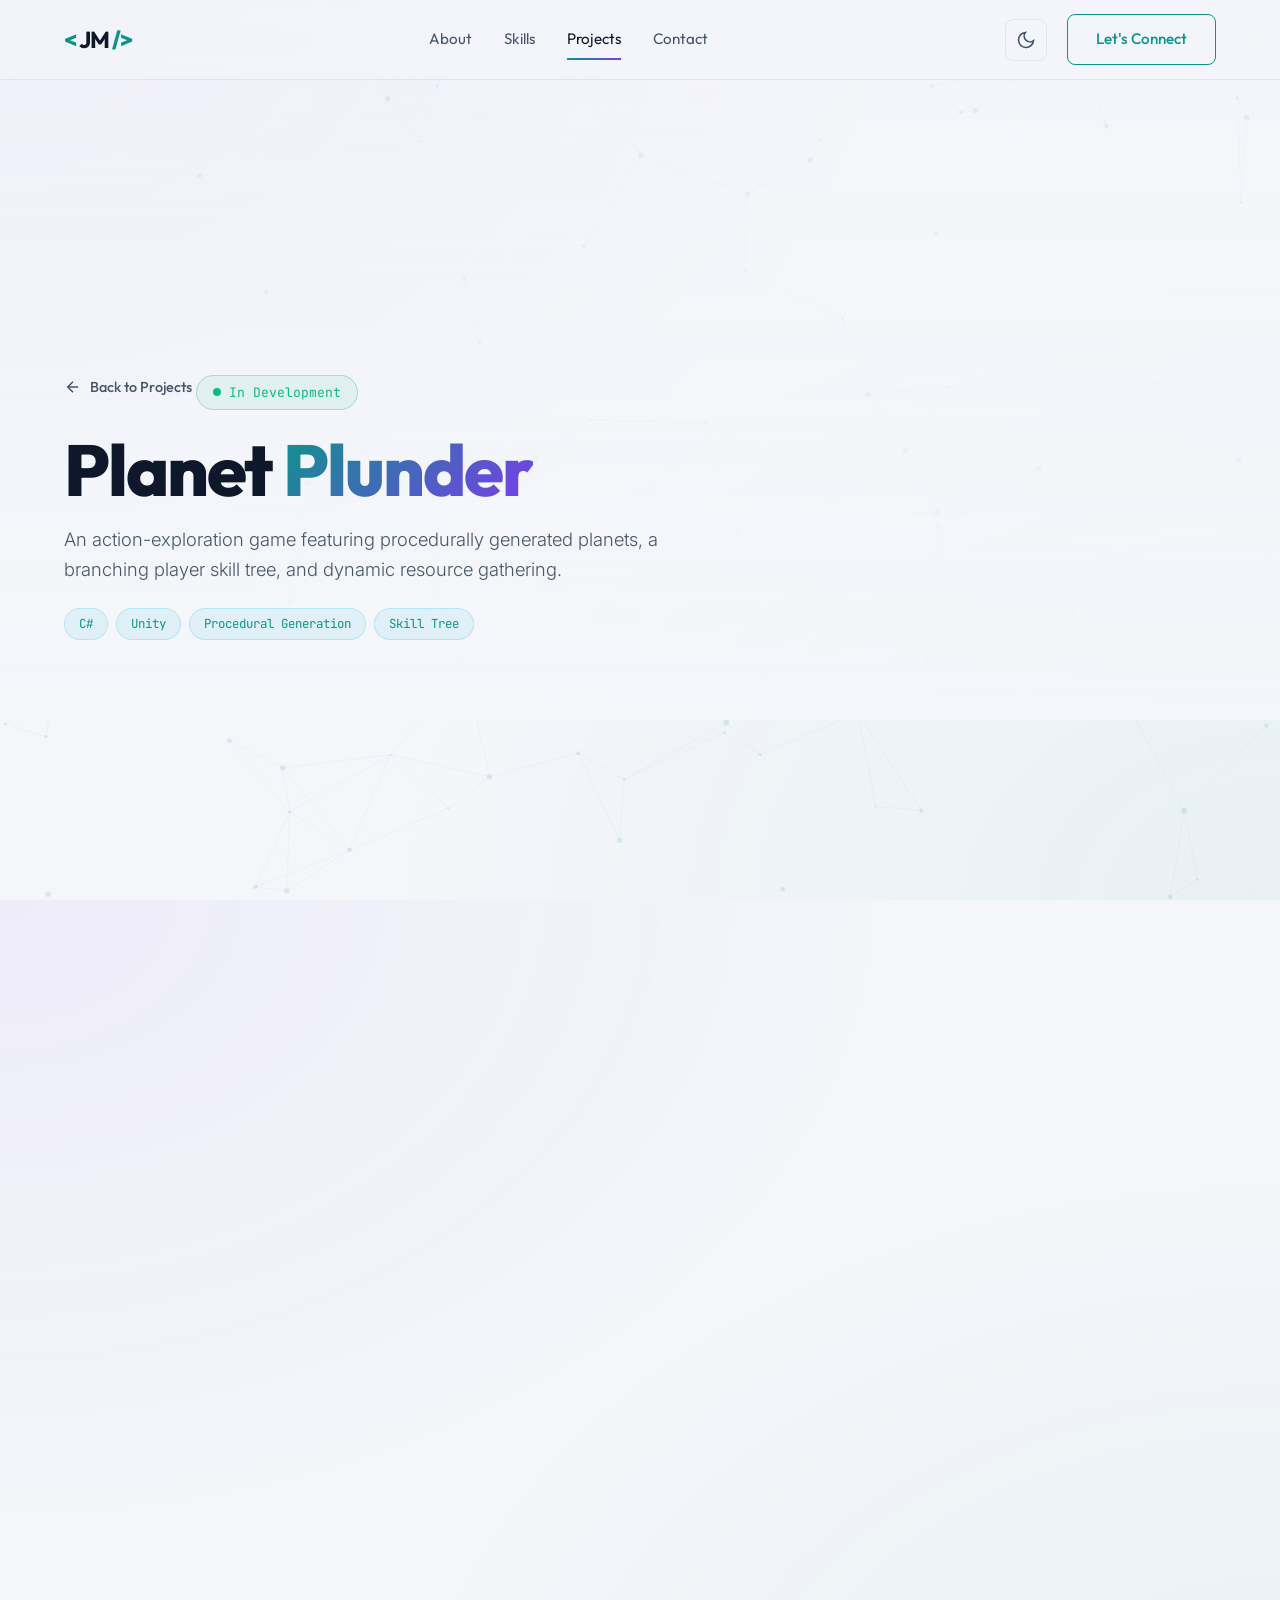
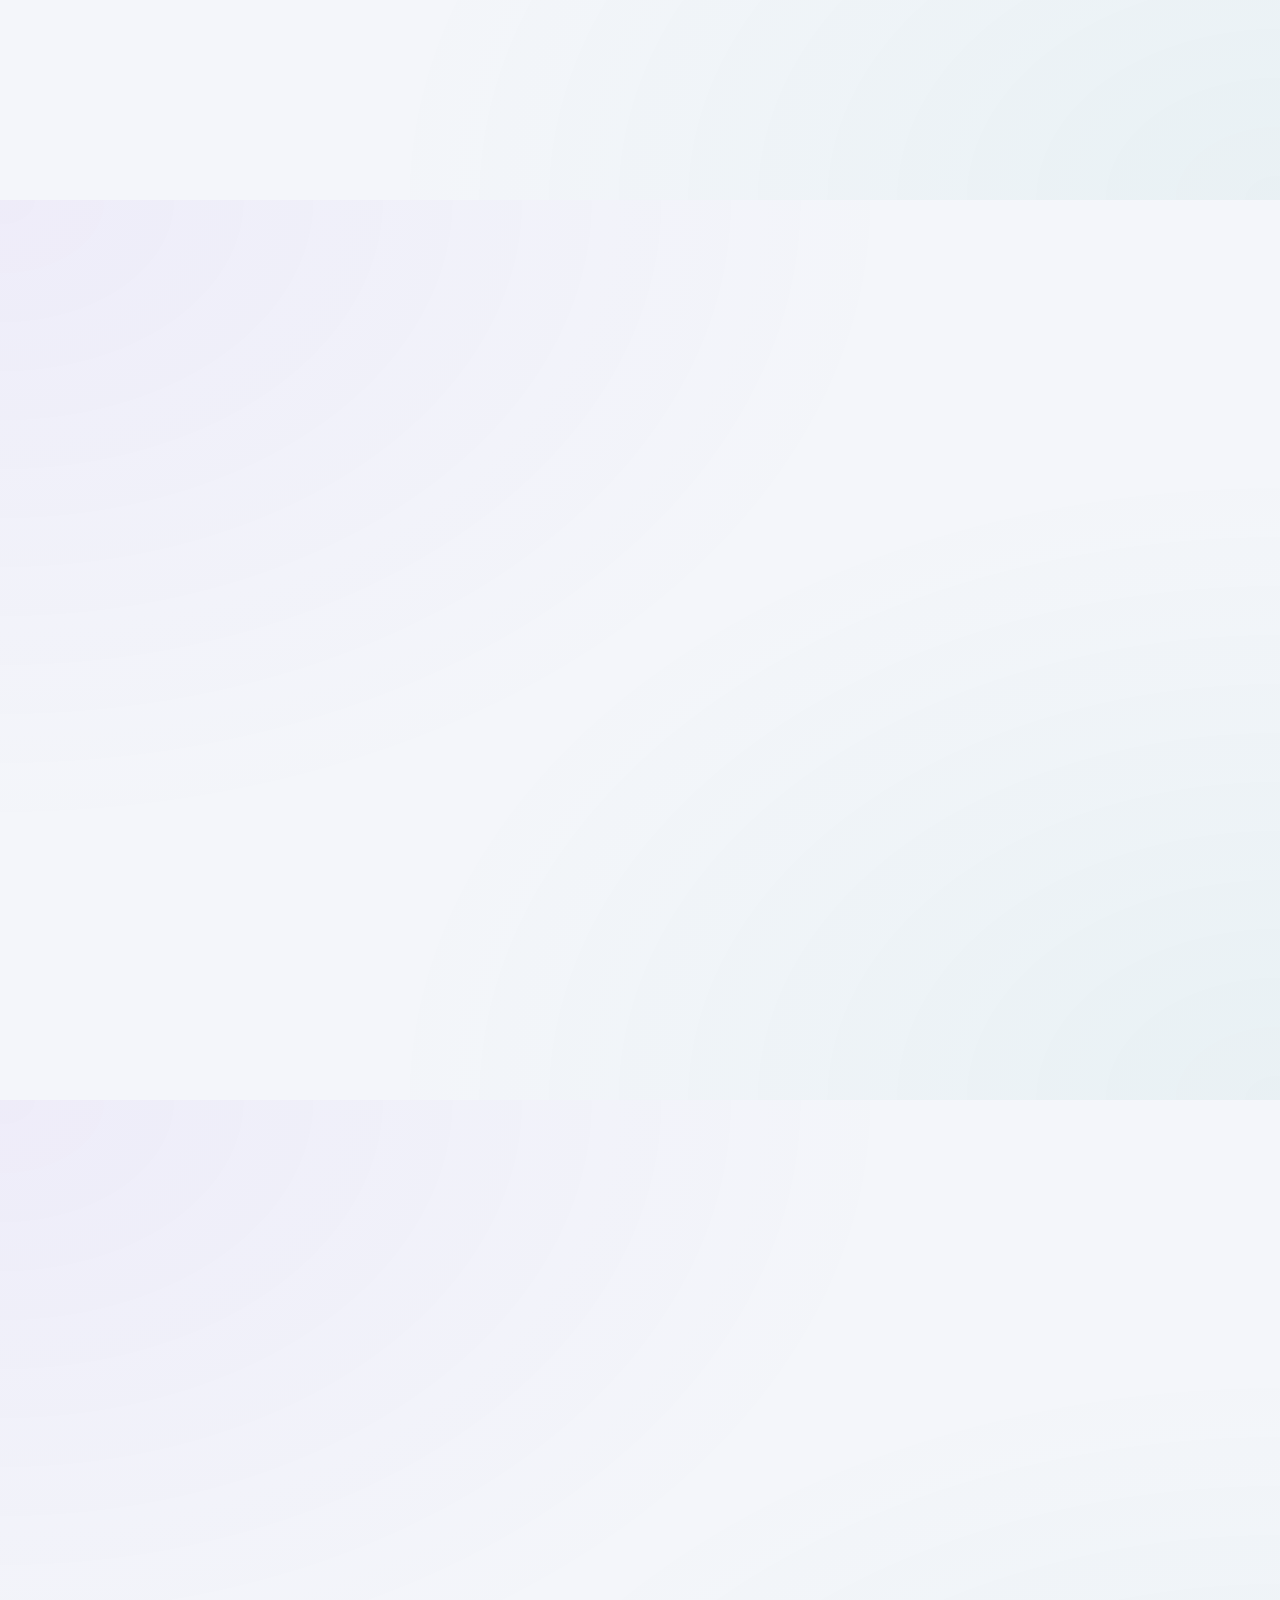
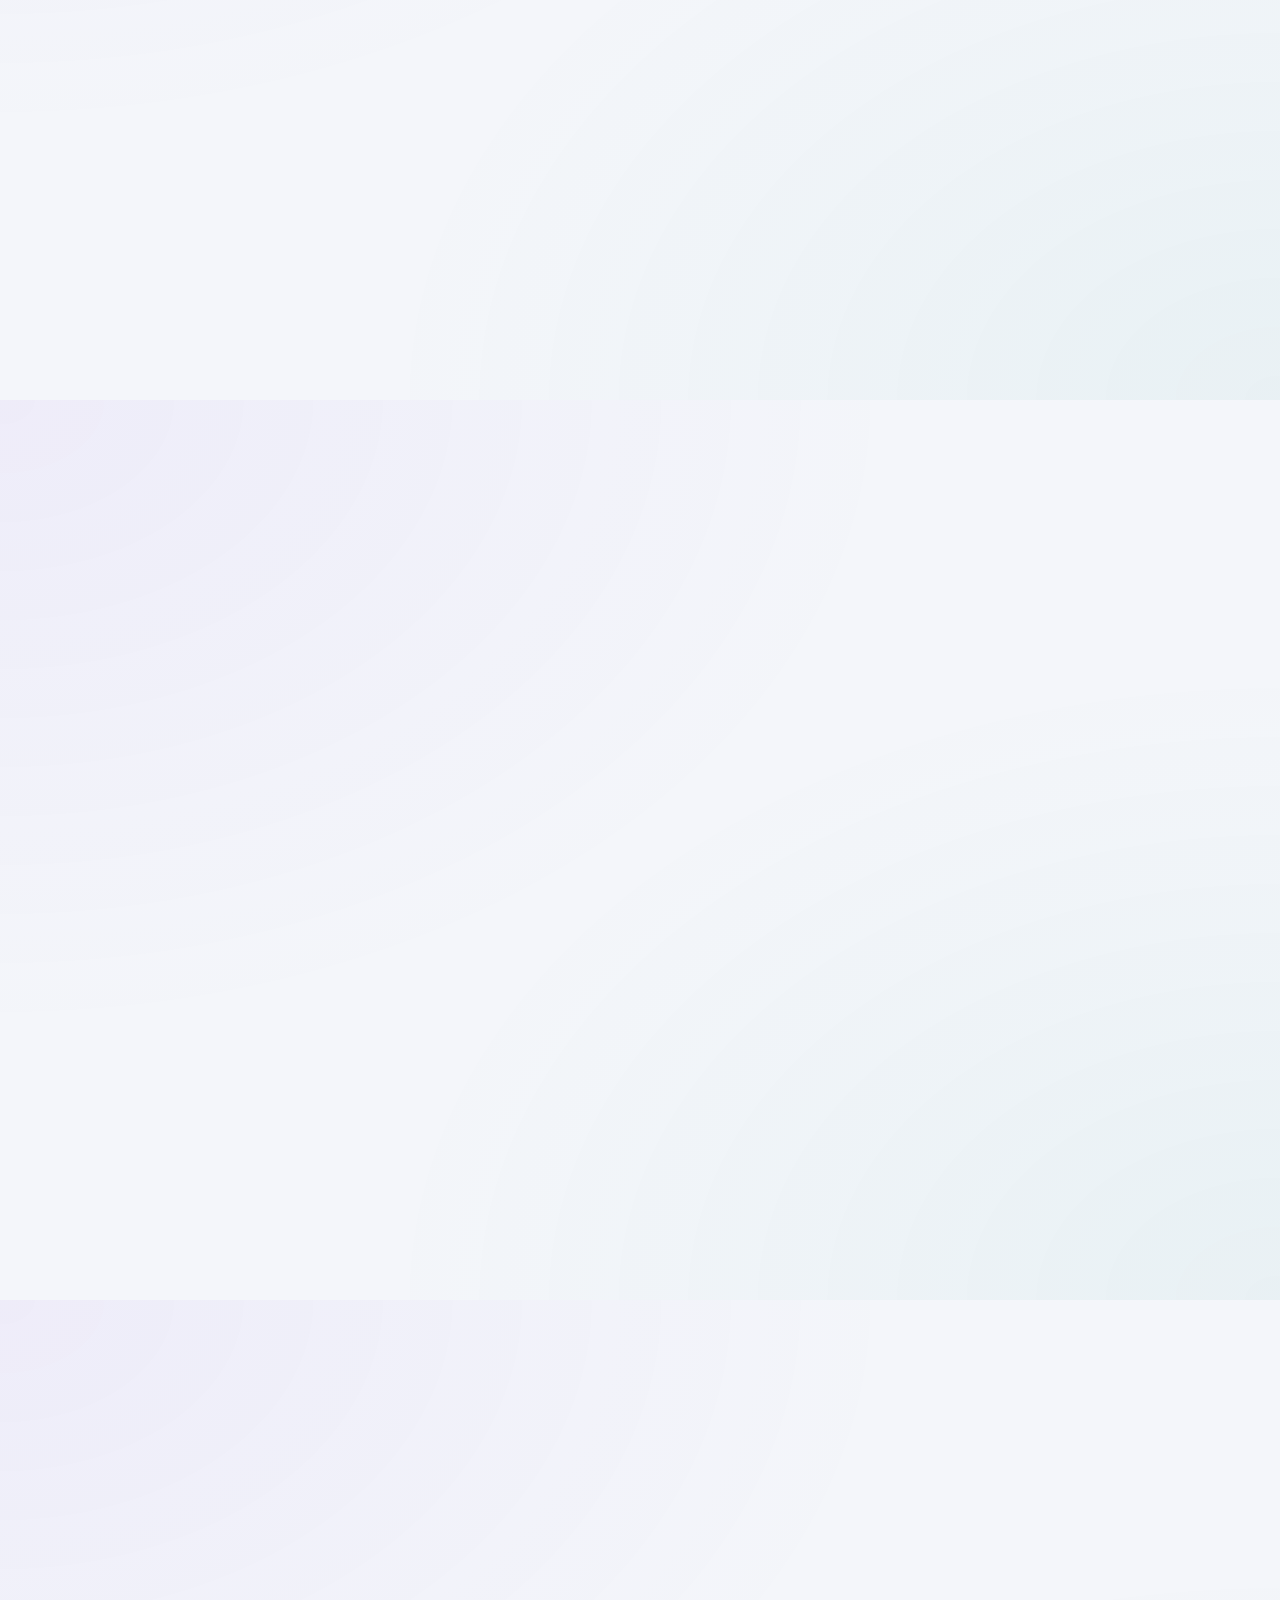
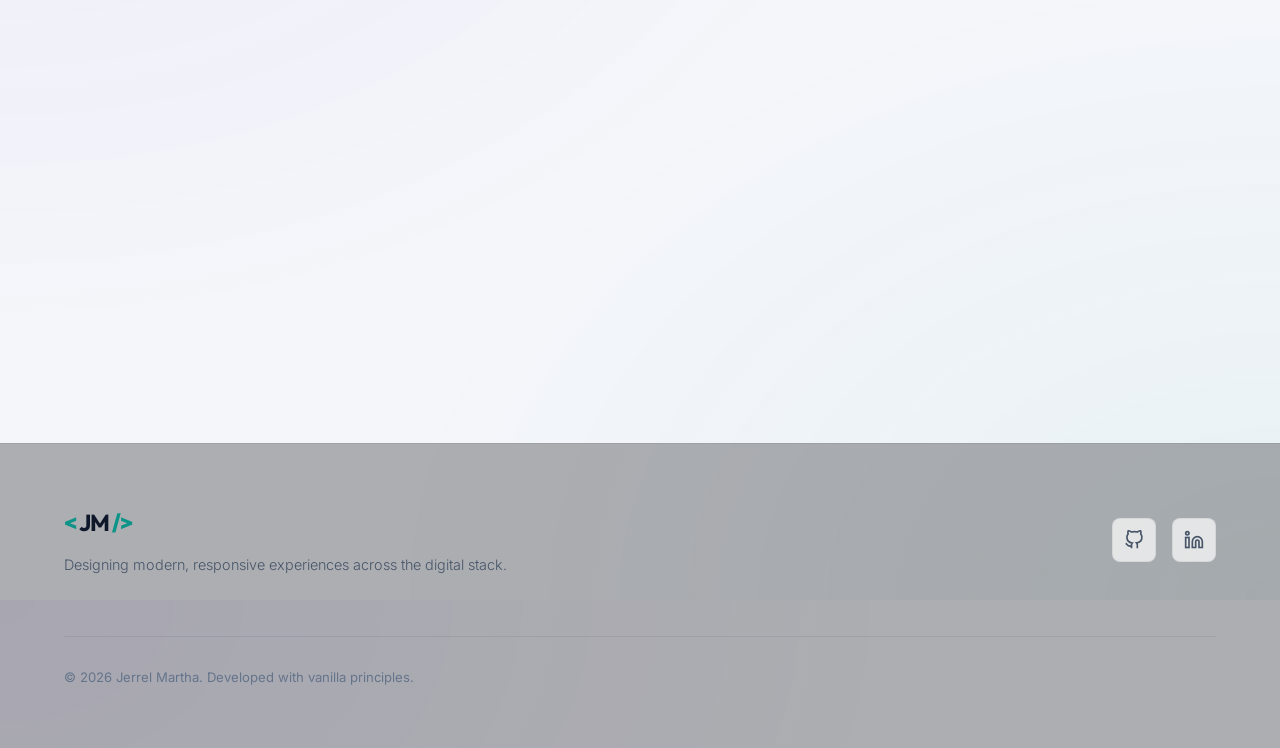
==== planet-plunder.html @ c16889a1 "Website Start" ====
<!DOCTYPE html>
<html lang="en" data-theme="dark">
<head>
    <meta charset="UTF-8">
    <meta name="viewport" content="width=device-width, initial-scale=1.0">
    <title>Planet Plunder | Jerrel Martha</title>

    <!-- Primary Meta Tags -->
    <meta name="title" content="Planet Plunder | Jerrel Martha">
    <meta name="description" content="Planet Plunder — an action-exploration game featuring procedural world generation, a branching skill tree, and dynamic resource gathering. By Jerrel Martha.">
    <meta name="author" content="Jerrel Martha">

    <!-- Google Fonts -->
    <link rel="preconnect" href="https://fonts.googleapis.com">
    <link rel="preconnect" href="https://fonts.gstatic.com" crossorigin>
    <link href="https://fonts.googleapis.com/css2?family=Inter:wght@300;400;500;600;700&family=JetBrains+Mono:wght@400;600&family=Outfit:wght@300;400;500;600;700;800&display=swap" rel="stylesheet">

    <!-- Stylesheet -->
    <link rel="stylesheet" href="styles.css">
    <link rel="stylesheet" href="planet-plunder.css">
</head>
<body>
    <!-- Interactive Background Particles -->
    <div class="background-canvas-wrapper">
        <canvas id="particle-canvas"></canvas>
    </div>

    <!-- Floating Navigation Bar -->
    <header class="header" id="header">
        <div class="nav-container">
            <a href="index.html#hero" class="logo" id="nav-logo">
                <span class="logo-accent">&lt;</span>JM<span class="logo-accent"> /&gt;</span>
            </a>

            <nav class="nav-links-wrapper" id="nav-menu">
                <a href="index.html#about" class="nav-link">About</a>
                <a href="index.html#skills" class="nav-link">Skills</a>
                <a href="index.html#projects" class="nav-link active">Projects</a>
                <a href="index.html#contact" class="nav-link">Contact</a>
            </nav>

            <div class="nav-actions">
                <button class="theme-toggle" id="theme-toggle-btn" aria-label="Toggle visual theme" title="Toggle visual theme">
                    <svg class="sun-icon" viewBox="0 0 24 24" fill="none" stroke="currentColor" stroke-width="2">
                        <circle cx="12" cy="12" r="5"></circle>
                        <line x1="12" y1="1" x2="12" y2="3"></line>
                        <line x1="12" y1="21" x2="12" y2="23"></line>
                        <line x1="4.22" y1="4.22" x2="5.64" y2="5.64"></line>
                        <line x1="18.36" y1="18.36" x2="19.78" y2="19.78"></line>
                        <line x1="1" y1="12" x2="3" y2="12"></line>
                        <line x1="21" y1="12" x2="23" y2="12"></line>
                        <line x1="4.22" y1="19.78" x2="5.64" y2="18.36"></line>
                        <line x1="18.36" y1="5.64" x2="19.78" y2="4.22"></line>
                    </svg>
                    <svg class="moon-icon" viewBox="0 0 24 24" fill="none" stroke="currentColor" stroke-width="2">
                        <path d="M21 12.79A9 9 0 1 1 11.21 3 7 7 0 0 0 21 12.79z"></path>
                    </svg>
                </button>
                <a href="index.html#contact" class="btn btn-outline nav-btn">Let's Connect</a>
            </div>

            <!-- Mobile Menu Toggle -->
            <button class="mobile-toggle" id="mobile-menu-toggle" aria-label="Toggle navigation menu" title="Toggle navigation menu">
                <span></span>
                <span></span>
                <span></span>
            </button>
        </div>
    </header>

    <main>
        <!-- Hero Banner -->
        <section class="pp-hero" id="pp-hero">
            <div class="pp-hero-video-wrapper">
                <video class="pp-hero-video" autoplay loop muted playsinline>
                    <source src="assets/planet-plunder.mp4" type="video/mp4">
                </video>
                <div class="pp-hero-overlay"></div>
            </div>
            <div class="container pp-hero-content">
                <a href="index.html#projects" class="pp-back-link animate-item">
                    <svg viewBox="0 0 24 24" fill="none" stroke="currentColor" stroke-width="2">
                        <line x1="19" y1="12" x2="5" y2="12"></line>
                        <polyline points="12 19 5 12 12 5"></polyline>
                    </svg>
                    Back to Projects
                </a>
                <div class="pp-hero-badge animate-item">
                    <span class="pp-status-dot"></span>
                    In Development
                </div>
                <h1 class="pp-hero-title animate-item">
                    Planet <span class="gradient-text">Plunder</span>
                </h1>
                <p class="pp-hero-description animate-item">
                    An action-exploration game featuring procedurally generated planets, a branching player skill tree, and dynamic resource gathering.
                </p>
                <div class="pp-hero-tags animate-item">
                    <span>C#</span>
                    <span>Unity</span>
                    <span>Procedural Generation</span>
                    <span>Skill Tree</span>
                </div>
            </div>
        </section>

        <!-- Overview Section -->
        <section class="pp-section scroll-reveal" id="pp-overview">
            <div class="container">
                <div class="section-header">
                    <span class="section-tag">01. Overview</span>
                    <h2 class="section-title">What is Planet Plunder?</h2>
                    <div class="section-bar"></div>
                </div>

                <div class="pp-overview-grid">
                    <div class="pp-overview-text">
                        <p>
                            Planet Plunder is a game where players explore procedurally generated planets in search of valuable resources, ancient artifacts, and hidden challenges. Each planet is uniquely constructed at runtime, meaning no two expeditions are ever the same.
                        </p>
                        <p>
                            The core gameplay loop revolves around landing on a planet, navigating its terrain, gathering materials, and investing earned progress into a deep skill tree system that unlocks new abilities, upgrades, and exploration strategies.
                        </p>
                        <p>
                            The game is currently under active development as a personal project, showcasing my skills in gameplay programming, procedural content generation, and systems architecture within Unity.
                        </p>
                    </div>
                    <div class="pp-overview-stats">
                        <div class="pp-stat-card">
                            <div class="pp-stat-icon">
                                <svg viewBox="0 0 24 24" fill="none" stroke="currentColor" stroke-width="2">
                                    <circle cx="12" cy="12" r="10"></circle>
                                    <line x1="2" y1="12" x2="22" y2="12"></line>
                                    <path d="M12 2a15.3 15.3 0 0 1 4 10 15.3 15.3 0 0 1-4 10 15.3 15.3 0 0 1-4-10 15.3 15.3 0 0 1 4-10z"></path>
                                </svg>
                            </div>
                            <h4>Procedural Worlds</h4>
                            <p>Every planet is generated at runtime with unique biomes, terrain, and resource layouts</p>
                        </div>
                        <div class="pp-stat-card">
                            <div class="pp-stat-icon">
                                <svg viewBox="0 0 24 24" fill="none" stroke="currentColor" stroke-width="2">
                                    <polygon points="12 2 15.09 8.26 22 9.27 17 14.14 18.18 21.02 12 17.77 5.82 21.02 7 14.14 2 9.27 8.91 8.26 12 2"></polygon>
                                </svg>
                            </div>
                            <h4>Skill Tree System</h4>
                            <p>Branching upgrade paths that let players specialize their exploration and combat style</p>
                        </div>
                        <div class="pp-stat-card">
                            <div class="pp-stat-icon">
                                <svg viewBox="0 0 24 24" fill="none" stroke="currentColor" stroke-width="2">
                                    <polyline points="16 18 22 12 16 6"></polyline>
                                    <polyline points="8 6 2 12 8 18"></polyline>
                                </svg>
                            </div>
                            <h4>Built in Unity</h4>
                            <p>Developed in C# using Unity's rendering pipeline and custom editor tools</p>
                        </div>
                    </div>
                </div>
            </div>
        </section>

        <!-- Procedural Generation Section -->
        <section class="pp-section scroll-reveal" id="pp-procgen">
            <div class="container">
                <div class="section-header text-center">
                    <span class="section-tag">02. Core Feature</span>
                    <h2 class="section-title">Procedural Generation</h2>
                    <div class="section-bar center"></div>
                </div>

                <div class="pp-feature-content">
                    <div class="pp-feature-text">
                        <h3>Every Planet Tells a Different Story</h3>
                        <p>
                            The procedural generation system creates unique planetary surfaces by layering noise algorithms, biome distribution rules, and resource placement logic. Terrain elevation, vegetation density, hazard zones, and points of interest are all determined algorithmically at runtime.
                        </p>
                        <ul class="pp-feature-list">
                            <li>
                                <svg viewBox="0 0 24 24" fill="none" stroke="currentColor" stroke-width="2"><polyline points="20 6 9 17 4 12"></polyline></svg>
                                Multi-layered noise-based terrain generation
                            </li>
                            <li>
                                <svg viewBox="0 0 24 24" fill="none" stroke="currentColor" stroke-width="2"><polyline points="20 6 9 17 4 12"></polyline></svg>
                                Dynamic biome placement with smooth transitions
                            </li>
                            <li>
                                <svg viewBox="0 0 24 24" fill="none" stroke="currentColor" stroke-width="2"><polyline points="20 6 9 17 4 12"></polyline></svg>
                                Randomized resource scattering and loot tables
                            </li>
                            <li>
                                <svg viewBox="0 0 24 24" fill="none" stroke="currentColor" stroke-width="2"><polyline points="20 6 9 17 4 12"></polyline></svg>
                                Seed-based reproducibility for shared planet codes
                            </li>
                        </ul>
                    </div>
                    <div class="pp-feature-media">
                        <!-- Replace src with your actual screenshot or video -->
                        <div class="pp-media-placeholder">
                            <img src="assets/planet-plunder-procgen.png" alt="Procedural generation in Planet Plunder showing terrain and biome variety" class="pp-feature-image">
                        </div>
                        <span class="pp-media-caption">Procedurally generated terrain with biome variations</span>
                    </div>
                </div>
            </div>
        </section>

        <!-- Skill Tree Section -->
        <section class="pp-section scroll-reveal" id="pp-skilltree">
            <div class="container">
                <div class="section-header text-center">
                    <span class="section-tag">03. Core Feature</span>
                    <h2 class="section-title">Skill Tree System</h2>
                    <div class="section-bar center"></div>
                </div>

                <div class="pp-feature-content pp-feature-reverse">
                    <div class="pp-feature-text">
                        <h3>Shape Your Playstyle</h3>
                        <p>
                            The skill tree provides meaningful progression choices. As players complete expeditions and earn experience, they unlock nodes across multiple branches — each focusing on different gameplay pillars like traversal, combat efficiency, resource detection, and survival.
                        </p>
                        <ul class="pp-feature-list">
                            <li>
                                <svg viewBox="0 0 24 24" fill="none" stroke="currentColor" stroke-width="2"><polyline points="20 6 9 17 4 12"></polyline></svg>
                                Multiple branching paths with distinct specializations
                            </li>
                            <li>
                                <svg viewBox="0 0 24 24" fill="none" stroke="currentColor" stroke-width="2"><polyline points="20 6 9 17 4 12"></polyline></svg>
                                Active and passive abilities unlocked through progression
                            </li>
                            <li>
                                <svg viewBox="0 0 24 24" fill="none" stroke="currentColor" stroke-width="2"><polyline points="20 6 9 17 4 12"></polyline></svg>
                                Node dependencies and prerequisites for strategic depth
                            </li>
                            <li>
                                <svg viewBox="0 0 24 24" fill="none" stroke="currentColor" stroke-width="2"><polyline points="20 6 9 17 4 12"></polyline></svg>
                                Visual node graph rendered in-game with real-time feedback
                            </li>
                        </ul>
                    </div>
                    <div class="pp-feature-media">
                        <!-- Replace src with your actual screenshot or video -->
                        <div class="pp-media-placeholder">
                            <img src="assets/planet-plunder-skilltree.png" alt="Skill tree interface in Planet Plunder showing branching upgrade paths" class="pp-feature-image">
                        </div>
                        <span class="pp-media-caption">Branching skill tree with multiple specialization paths</span>
                    </div>
                </div>
            </div>
        </section>

        <!-- Gallery / Media Section -->
        <section class="pp-section scroll-reveal" id="pp-gallery">
            <div class="container">
                <div class="section-header text-center">
                    <span class="section-tag">04. Gallery</span>
                    <h2 class="section-title">Screenshots & Gameplay</h2>
                    <div class="section-bar center"></div>
                </div>

                <div class="pp-gallery-grid">
                    <!-- Gallery Item 1: Video -->
                    <div class="pp-gallery-item pp-gallery-wide">
                        <video class="pp-gallery-video" autoplay loop muted playsinline>
                            <source src="assets/planet-plunder.mp4" type="video/mp4">
                        </video>
                        <div class="pp-gallery-label">Gameplay Footage</div>
                    </div>

                    <!-- Gallery Item 2: Screenshot -->
                    <div class="pp-gallery-item">
                        <img src="assets/planet-plunder-screenshot-1.png" alt="Planet Plunder gameplay screenshot 1" class="pp-gallery-image">
                        <div class="pp-gallery-label">Exploration</div>
                    </div>

                    <!-- Gallery Item 3: Screenshot -->
                    <div class="pp-gallery-item">
                        <img src="assets/planet-plunder-screenshot-2.png" alt="Planet Plunder gameplay screenshot 2" class="pp-gallery-image">
                        <div class="pp-gallery-label">Resource Gathering</div>
                    </div>

                    <!-- Gallery Item 4: Screenshot -->
                    <div class="pp-gallery-item">
                        <img src="assets/planet-plunder-screenshot-3.png" alt="Planet Plunder gameplay screenshot 3" class="pp-gallery-image">
                        <div class="pp-gallery-label">Planet Surface</div>
                    </div>

                    <!-- Gallery Item 5: Screenshot -->
                    <div class="pp-gallery-item">
                        <img src="assets/planet-plunder-screenshot-4.png" alt="Planet Plunder gameplay screenshot 4" class="pp-gallery-image">
                        <div class="pp-gallery-label">Skill Tree UI</div>
                    </div>
                </div>
            </div>
        </section>

        <!-- Technical Details -->
        <section class="pp-section scroll-reveal" id="pp-technical">
            <div class="container">
                <div class="section-header text-center">
                    <span class="section-tag">05. Technical</span>
                    <h2 class="section-title">Under the Hood</h2>
                    <div class="section-bar center"></div>
                </div>

                <div class="pp-tech-grid">
                    <div class="pp-tech-card">
                        <div class="pp-tech-icon">
                            <svg viewBox="0 0 24 24" fill="none" stroke="currentColor" stroke-width="2">
                                <rect x="2" y="3" width="20" height="14" rx="2" ry="2"></rect>
                                <line x1="8" y1="21" x2="16" y2="21"></line>
                                <line x1="12" y1="17" x2="12" y2="21"></line>
                            </svg>
                        </div>
                        <h4>Engine</h4>
                        <p>Unity 2022+ with URP rendering pipeline</p>
                    </div>
                    <div class="pp-tech-card">
                        <div class="pp-tech-icon">
                            <svg viewBox="0 0 24 24" fill="none" stroke="currentColor" stroke-width="2">
                                <polyline points="16 18 22 12 16 6"></polyline>
                                <polyline points="8 6 2 12 8 18"></polyline>
                            </svg>
                        </div>
                        <h4>Language</h4>
                        <p>C# with custom ScriptableObject architectures</p>
                    </div>
                    <div class="pp-tech-card">
                        <div class="pp-tech-icon">
                            <svg viewBox="0 0 24 24" fill="none" stroke="currentColor" stroke-width="2">
                                <polygon points="12 2 2 7 12 12 22 7 12 2"></polygon>
                                <polyline points="2 17 12 22 22 17"></polyline>
                                <polyline points="2 12 12 17 22 12"></polyline>
                            </svg>
                        </div>
                        <h4>Patterns</h4>
                        <p>State machines, observer pattern, object pooling</p>
                    </div>
                    <div class="pp-tech-card">
                        <div class="pp-tech-icon">
                            <svg viewBox="0 0 24 24" fill="none" stroke="currentColor" stroke-width="2">
                                <circle cx="12" cy="12" r="3"></circle>
                                <path d="M19.4 15a1.65 1.65 0 0 0 .33 1.82l.06.06a2 2 0 0 1 0 2.83 2 2 0 0 1-2.83 0l-.06-.06a1.65 1.65 0 0 0-1.82-.33 1.65 1.65 0 0 0-1 1.51V21a2 2 0 0 1-2 2 2 2 0 0 1-2-2v-.09A1.65 1.65 0 0 0 9 19.4a1.65 1.65 0 0 0-1.82.33l-.06.06a2 2 0 0 1-2.83 0 2 2 0 0 1 0-2.83l.06-.06A1.65 1.65 0 0 0 4.68 15a1.65 1.65 0 0 0-1.51-1H3a2 2 0 0 1-2-2 2 2 0 0 1 2-2h.09A1.65 1.65 0 0 0 4.6 9a1.65 1.65 0 0 0-.33-1.82l-.06-.06a2 2 0 0 1 0-2.83 2 2 0 0 1 2.83 0l.06.06A1.65 1.65 0 0 0 9 4.68a1.65 1.65 0 0 0 1-1.51V3a2 2 0 0 1 2-2 2 2 0 0 1 2 2v.09a1.65 1.65 0 0 0 1 1.51 1.65 1.65 0 0 0 1.82-.33l.06-.06a2 2 0 0 1 2.83 0 2 2 0 0 1 0 2.83l-.06.06a1.65 1.65 0 0 0-.33 1.82V9a1.65 1.65 0 0 0 1.51 1H21a2 2 0 0 1 2 2 2 2 0 0 1-2 2h-.09a1.65 1.65 0 0 0-1.51 1z"></path>
                            </svg>
                        </div>
                        <h4>Tools</h4>
                        <p>Custom editor windows, data-driven configs via JSON</p>
                    </div>
                </div>
            </div>
        </section>

        <!-- CTA Section -->
        <section class="pp-section pp-cta-section scroll-reveal">
            <div class="container pp-cta-wrapper">
                <h2 class="pp-cta-title">Interested in Planet Plunder?</h2>
                <p class="pp-cta-description">
                    The game is still under active development. Feel free to reach out if you would like to discuss the technical implementation, follow the project's progress, or collaborate.
                </p>
                <div class="pp-cta-buttons">
                    <a href="index.html#contact" class="btn btn-primary">Get in Touch</a>
                    <a href="index.html#projects" class="btn btn-secondary">View Other Projects</a>
                </div>
            </div>
        </section>
    </main>

    <!-- Footer -->
    <footer class="footer">
        <div class="container footer-container">
            <div class="footer-brand">
                <a href="index.html" class="logo">
                    <span class="logo-accent">&lt;</span>JM<span class="logo-accent"> /&gt;</span>
                </a>
                <p>Designing modern, responsive experiences across the digital stack.</p>
            </div>

            <div class="footer-social-wrapper">
                <a href="https://github.com/JerrelMartha" target="_blank" rel="noopener noreferrer" class="social-icon-link" aria-label="GitHub Profile">
                    <svg viewBox="0 0 24 24" fill="none" stroke="currentColor" stroke-width="2">
                        <path d="M9 19c-5 1.5-5-2.5-7-3m14 6v-3.87a3.37 3.37 0 0 0-.94-2.61c3.14-.35 6.44-1.54 6.44-7A5.44 5.44 0 0 0 20 4.77 5.07 5.07 0 0 0 19.91 1S18.73.65 16 2.48a13.38 13.38 0 0 0-7 0C6.27.65 5.09 1 5.09 1A5.07 5.07 0 0 0 5 4.77a5.44 5.44 0 0 0-1.5 3.78c0 5.42 3.3 6.61 6.44 7A3.37 3.37 0 0 0 9 18.13V22"></path>
                    </svg>
                </a>
                <a href="https://linkedin.com" target="_blank" rel="noopener noreferrer" class="social-icon-link" aria-label="LinkedIn Profile">
                    <svg viewBox="0 0 24 24" fill="none" stroke="currentColor" stroke-width="2">
                        <path d="M16 8a6 6 0 0 1 6 6v7h-4v-7a2 2 0 0 0-2-2 2 2 0 0 0-2 2v7h-4v-7a6 6 0 0 1 6-6z"></path>
                        <rect x="2" y="9" width="4" height="12"></rect>
                        <circle cx="4" cy="4" r="2"></circle>
                    </svg>
                </a>
            </div>

            <div class="footer-copyright">
                <p>&copy; 2026 Jerrel Martha. Developed with vanilla principles.</p>
            </div>
        </div>
    </footer>

    <!-- Back to Top Button -->
    <button class="back-to-top" id="back-to-top-btn" aria-label="Back to top" title="Back to top">
        <svg viewBox="0 0 24 24" fill="none" stroke="currentColor" stroke-width="2">
            <line x1="12" y1="19" x2="12" y2="5"></line>
            <polyline points="5 12 12 5 19 12"></polyline>
        </svg>
    </button>

    <!-- JavaScript -->
    <script src="app.js"></script>
</body>
</html>
---- styles.css ----
/* ==========================================================================
   DESIGN SYSTEM & CUSTOM STYLESHEET
   Jerrel Martha - Portfolio Website
   ========================================================================== */

/* --------------------------------------------------------------------------
   01. Core Custom Variables & Themes
   -------------------------------------------------------------------------- */
:root {
    /* Transitions */
    --transition-fast: 0.2s cubic-bezier(0.4, 0, 0.2, 1);
    --transition-smooth: 0.4s cubic-bezier(0.4, 0, 0.2, 1);
    --transition-slow: 0.6s cubic-bezier(0.4, 0, 0.2, 1);
    
    /* Layout Sizes */
    --header-height: 80px;
    --container-width: 1200px;
    --radius-sm: 8px;
    --radius-md: 16px;
    --radius-lg: 24px;
    --radius-full: 9999px;

    /* Theme - Dark Obsidian (Default) */
    --bg-color: #07070a;
    --bg-mesh: radial-gradient(at 0% 0%, rgba(139, 92, 246, 0.08) 0px, transparent 50%),
               radial-gradient(at 100% 100%, rgba(6, 182, 212, 0.08) 0px, transparent 50%);
    --header-bg: rgba(7, 7, 10, 0.75);
    --card-bg: rgba(16, 16, 24, 0.6);
    --card-border: rgba(255, 255, 255, 0.05);
    --text-primary: #f8fafc;
    --text-secondary: #94a3b8;
    --text-muted: #64748b;
    --accent-primary: #06b6d4; /* Vibrant Cyan */
    --accent-secondary: #8b5cf6; /* Electric Purple */
    --accent-gradient: linear-gradient(135deg, #06b6d4 0%, #8b5cf6 100%);
    --accent-glow: rgba(6, 182, 212, 0.3);
    --shadow-color: rgba(0, 0, 0, 0.4);
    --card-hover-bg: rgba(22, 22, 34, 0.85);
    
    --card-glow: 0 8px 32px 0 rgba(0, 0, 0, 0.37);
    --text-shadow-glow: 0 0 12px rgba(6, 182, 212, 0.4);
}

/* Theme - Light Cream Mode */
html[data-theme="light"] {
    --bg-color: #f4f6fa;
    --bg-mesh: radial-gradient(at 0% 0%, rgba(124, 58, 237, 0.05) 0px, transparent 50%),
               radial-gradient(at 100% 100%, rgba(13, 148, 136, 0.05) 0px, transparent 50%);
    --header-bg: rgba(244, 246, 250, 0.8);
    --card-bg: rgba(255, 255, 255, 0.7);
    --card-border: rgba(15, 23, 42, 0.07);
    --text-primary: #0f172a;
    --text-secondary: #475569;
    --text-muted: #64748b;
    --accent-primary: #0d9488; /* Deep Teal */
    --accent-secondary: #7c3aed; /* Royal Violet */
    --accent-gradient: linear-gradient(135deg, #0d9488 0%, #7c3aed 100%);
    --accent-glow: rgba(13, 148, 136, 0.2);
    --shadow-color: rgba(15, 23, 42, 0.08);
    --card-hover-bg: rgba(255, 255, 255, 0.95);
    
    --card-glow: 0 8px 32px 0 rgba(15, 23, 42, 0.05);
    --text-shadow-glow: 0 0 12px rgba(13, 148, 136, 0.2);
}

/* --------------------------------------------------------------------------
   02. Document & Layout Resets
   -------------------------------------------------------------------------- */
* {
    margin: 0;
    padding: 0;
    box-sizing: border-box;
}

html {
    scroll-behavior: smooth;
    font-size: 16px;
    height: 100%;
}

body {
    font-family: 'Inter', -apple-system, BlinkMacSystemFont, "Segoe UI", Roboto, sans-serif;
    background-color: var(--bg-color);
    background-image: var(--bg-mesh);
    color: var(--text-primary);
    line-height: 1.6;
    overflow-x: hidden;
    transition: background-color var(--transition-smooth), color var(--transition-smooth);
}

/* Custom Scrollbar */
::-webkit-scrollbar {
    width: 10px;
}

::-webkit-scrollbar-track {
    background: var(--bg-color);
}

::-webkit-scrollbar-thumb {
    background: var(--card-border);
    border-radius: var(--radius-full);
    border: 3px solid var(--bg-color);
}

::-webkit-scrollbar-thumb:hover {
    background: var(--text-muted);
}

/* Background Canvas Layer */
.background-canvas-wrapper {
    position: fixed;
    top: 0;
    left: 0;
    width: 100%;
    height: 100%;
    z-index: -1;
    pointer-events: none;
    overflow: hidden;
}

#particle-canvas {
    width: 100%;
    height: 100%;
    display: block;
}

/* Container Utility */
.container {
    width: 100%;
    max-width: var(--container-width);
    margin: 0 auto;
    padding: 0 24px;
}

/* --------------------------------------------------------------------------
   03. Premium Button System
   -------------------------------------------------------------------------- */
.btn {
    display: inline-flex;
    align-items: center;
    justify-content: center;
    padding: 12px 28px;
    font-family: 'Outfit', sans-serif;
    font-weight: 500;
    font-size: 0.95rem;
    border-radius: var(--radius-sm);
    cursor: pointer;
    text-decoration: none;
    transition: all var(--transition-fast);
    outline: none;
}

.btn-primary {
    background: var(--accent-gradient);
    color: #ffffff;
    border: none;
    box-shadow: 0 4px 15px var(--accent-glow);
}

.btn-primary:hover {
    transform: translateY(-2px);
    box-shadow: 0 6px 20px var(--accent-glow);
}

.btn-secondary {
    background: var(--card-bg);
    color: var(--text-primary);
    border: 1px solid var(--card-border);
    backdrop-filter: blur(10px);
}

.btn-secondary:hover {
    background: var(--card-hover-bg);
    border-color: var(--text-secondary);
    transform: translateY(-2px);
}

.btn-outline {
    background: transparent;
    color: var(--accent-primary);
    border: 1px solid var(--accent-primary);
}

.btn-outline:hover {
    background: var(--accent-gradient);
    color: #ffffff;
    border-color: transparent;
    box-shadow: 0 4px 15px var(--accent-glow);
    transform: translateY(-2px);
}

/* --------------------------------------------------------------------------
   04. Floating Header & Navigation
   -------------------------------------------------------------------------- */
.header {
    position: fixed;
    top: 0;
    left: 0;
    width: 100%;
    height: var(--header-height);
    background: var(--header-bg);
    backdrop-filter: blur(12px);
    -webkit-backdrop-filter: blur(12px);
    border-bottom: 1px solid var(--card-border);
    z-index: 100;
    transition: background-color var(--transition-smooth), border var(--transition-smooth), transform var(--transition-fast);
}

.header.scrolled {
    box-shadow: 0 10px 30px rgba(0, 0, 0, 0.05);
}

.nav-container {
    display: flex;
    align-items: center;
    justify-content: space-between;
    height: 100%;
    max-width: var(--container-width);
    margin: 0 auto;
    padding: 0 24px;
}

.logo {
    font-family: 'Outfit', sans-serif;
    font-weight: 700;
    font-size: 1.45rem;
    color: var(--text-primary);
    text-decoration: none;
    letter-spacing: -0.5px;
    display: flex;
    align-items: center;
    gap: 2px;
}

.logo-accent {
    color: var(--accent-primary);
    font-weight: 800;
}

.nav-links-wrapper {
    display: flex;
    gap: 32px;
}

.nav-link {
    font-family: 'Outfit', sans-serif;
    font-size: 0.95rem;
    font-weight: 400;
    color: var(--text-secondary);
    text-decoration: none;
    transition: color var(--transition-fast);
    position: relative;
    padding: 8px 0;
}

.nav-link:hover,
.nav-link.active {
    color: var(--text-primary);
}

.nav-link::after {
    content: '';
    position: absolute;
    bottom: 0;
    left: 0;
    width: 100%;
    height: 2px;
    background: var(--accent-gradient);
    transform: scaleX(0);
    transform-origin: right;
    transition: transform var(--transition-fast);
}

.nav-link:hover::after,
.nav-link.active::after {
    transform: scaleX(1);
    transform-origin: left;
}

.nav-actions {
    display: flex;
    align-items: center;
    gap: 20px;
}

/* Sun/Moon Toggle Style */
.theme-toggle {
    background: none;
    border: 1px solid var(--card-border);
    width: 42px;
    height: 42px;
    border-radius: var(--radius-sm);
    display: flex;
    align-items: center;
    justify-content: center;
    color: var(--text-secondary);
    cursor: pointer;
    transition: all var(--transition-fast);
}

.theme-toggle:hover {
    color: var(--text-primary);
    border-color: var(--text-secondary);
    background-color: var(--card-bg);
}

.theme-toggle svg {
    width: 20px;
    height: 20px;
}

/* Handle icon visibility base on data-theme */
html[data-theme="dark"] .theme-toggle .sun-icon {
    display: block;
}
html[data-theme="dark"] .theme-toggle .moon-icon {
    display: none;
}
html[data-theme="light"] .theme-toggle .sun-icon {
    display: none;
}
html[data-theme="light"] .theme-toggle .moon-icon {
    display: block;
}

/* Mobile Toggle Hamburger */
.mobile-toggle {
    display: none;
    background: none;
    border: none;
    cursor: pointer;
    width: 30px;
    height: 24px;
    position: relative;
    z-index: 110;
}

.mobile-toggle span {
    display: block;
    width: 100%;
    height: 2px;
    background-color: var(--text-primary);
    position: absolute;
    left: 0;
    transition: all var(--transition-fast);
}

.mobile-toggle span:nth-child(1) { top: 2px; }
.mobile-toggle span:nth-child(2) { top: 11px; }
.mobile-toggle span:nth-child(3) { top: 20px; }

.mobile-toggle.open span:nth-child(1) {
    transform: translateY(9px) rotate(45deg);
}
.mobile-toggle.open span:nth-child(2) {
    opacity: 0;
}
.mobile-toggle.open span:nth-child(3) {
    transform: translateY(-9px) rotate(-45deg);
}

/* --------------------------------------------------------------------------
   05. Hero Section (Dramatic First Impression)
   -------------------------------------------------------------------------- */
.hero-section {
    min-height: 100vh;
    display: flex;
    align-items: center;
    padding-top: var(--header-height);
    position: relative;
}

.hero-container {
    display: flex;
    flex-direction: column;
    justify-content: center;
    position: relative;
    z-index: 10;
}

.hero-tagline-wrapper {
    margin-bottom: 20px;
}

.hero-tag {
    font-family: 'JetBrains Mono', monospace;
    font-size: 0.85rem;
    color: var(--accent-primary);
    border: 1px solid var(--accent-primary);
    padding: 6px 14px;
    border-radius: var(--radius-full);
    background: rgba(6, 182, 212, 0.05);
}

.hero-title {
    font-family: 'Outfit', sans-serif;
    font-size: clamp(2.5rem, 6vw, 4.8rem);
    font-weight: 800;
    line-height: 1.1;
    letter-spacing: -2px;
    margin-bottom: 12px;
    color: var(--text-primary);
}

.gradient-text {
    background: var(--accent-gradient);
    -webkit-background-clip: text;
    -webkit-text-fill-color: transparent;
    background-clip: text;
    text-fill-color: transparent;
}

.hero-subtitle {
    font-family: 'Outfit', sans-serif;
    font-size: clamp(1.5rem, 3.5vw, 2.2rem);
    font-weight: 500;
    margin-bottom: 24px;
    color: var(--text-secondary);
}

.typing-cursor {
    color: var(--accent-primary);
    animation: blink 1s step-end infinite;
}

.hero-description {
    font-size: clamp(1rem, 2vw, 1.15rem);
    color: var(--text-secondary);
    max-width: 600px;
    margin-bottom: 38px;
    font-weight: 300;
}

.hero-cta-wrapper {
    display: flex;
    gap: 16px;
    flex-wrap: wrap;
}

.hero-scroll-indicator {
    position: absolute;
    bottom: 40px;
    left: 50%;
    transform: translateX(-50%);
    display: flex;
    justify-content: center;
}

.scroll-down-arrow {
    display: flex;
    align-items: center;
    justify-content: center;
    width: 48px;
    height: 48px;
    border-radius: var(--radius-full);
    border: 1px solid var(--card-border);
    background: var(--card-bg);
    color: var(--text-secondary);
    transition: all var(--transition-fast);
    animation: bounce 2s infinite;
}

.scroll-down-arrow:hover {
    color: var(--text-primary);
    border-color: var(--text-secondary);
    transform: translateY(2px);
}

.scroll-down-arrow svg {
    width: 20px;
    height: 20px;
}

/* --------------------------------------------------------------------------
   06. Structured Section Layouts & Reveal System
   -------------------------------------------------------------------------- */
section {
    padding: 120px 0;
    position: relative;
}

.section-header {
    margin-bottom: 60px;
}

.section-header.text-center {
    display: flex;
    flex-direction: column;
    align-items: center;
}

.section-tag {
    font-family: 'JetBrains Mono', monospace;
    font-size: 0.85rem;
    color: var(--accent-primary);
    display: block;
    margin-bottom: 8px;
}

.section-title {
    font-family: 'Outfit', sans-serif;
    font-size: clamp(1.8rem, 4vw, 2.5rem);
    font-weight: 700;
    color: var(--text-primary);
    letter-spacing: -1px;
}

.section-bar {
    width: 80px;
    height: 4px;
    background: var(--accent-gradient);
    border-radius: var(--radius-full);
    margin-top: 16px;
}

.section-bar.center {
    margin-left: auto;
    margin-right: auto;
}

/* Scroll Reveal System */
.scroll-reveal {
    opacity: 0;
    transform: translateY(30px);
    transition: opacity var(--transition-slow), transform var(--transition-slow);
}

.scroll-reveal.active {
    opacity: 1;
    transform: translateY(0);
}

/* --------------------------------------------------------------------------
   07. About Section & Glassmorphic Elements
   -------------------------------------------------------------------------- */
.about-grid {
    display: grid;
    grid-template-columns: 1.2fr 0.8fr;
    gap: 60px;
    align-items: center;
}

.about-lead {
    font-family: 'Outfit', sans-serif;
    font-size: 1.4rem;
    font-weight: 500;
    color: var(--text-primary);
    line-height: 1.4;
    margin-bottom: 20px;
}

.about-paragraph {
    font-size: 1rem;
    color: var(--text-secondary);
    margin-bottom: 20px;
    font-weight: 300;
}

.about-badges {
    display: grid;
    grid-template-columns: 1fr 1fr;
    gap: 20px;
    margin-top: 30px;
}

.badge-card {
    display: flex;
    gap: 16px;
    background: var(--card-bg);
    border: 1px solid var(--card-border);
    backdrop-filter: blur(10px);
    padding: 16px;
    border-radius: var(--radius-md);
    transition: all var(--transition-fast);
}

.badge-card:hover {
    transform: translateY(-2px);
    border-color: var(--accent-primary);
    background: var(--card-hover-bg);
}

.badge-icon {
    color: var(--accent-primary);
    flex-shrink: 0;
}

.badge-icon svg {
    width: 28px;
    height: 28px;
}

.badge-info h4 {
    font-family: 'Outfit', sans-serif;
    font-size: 0.95rem;
    font-weight: 600;
    margin-bottom: 4px;
}

.badge-info p {
    font-size: 0.8rem;
    color: var(--text-secondary);
}

/* Glass Console Visual */
.about-visual-content {
    position: relative;
    width: 100%;
}

.about-card-wrapper {
    position: relative;
    z-index: 10;
}

.about-glow-background {
    position: absolute;
    top: -20px;
    left: -20px;
    right: -20px;
    bottom: -20px;
    background: var(--accent-gradient);
    opacity: 0.15;
    filter: blur(40px);
    z-index: -1;
    border-radius: var(--radius-lg);
}

.about-card-inner {
    background: var(--card-bg);
    border: 1px solid var(--card-border);
    backdrop-filter: blur(15px);
    border-radius: var(--radius-md);
    padding: 24px;
    box-shadow: var(--card-glow);
    font-family: 'JetBrains Mono', monospace;
    font-size: 0.85rem;
}

.card-header-elements {
    display: flex;
    gap: 8px;
    margin-bottom: 20px;
    border-bottom: 1px solid var(--card-border);
    padding-bottom: 12px;
}

.dot {
    width: 12px;
    height: 12px;
    border-radius: var(--radius-full);
}

.dot.red { background-color: #ef4444; }
.dot.yellow { background-color: #f59e0b; }
.dot.green { background-color: #10b981; }

.console-prefix {
    color: var(--accent-primary);
}

.console-json {
    margin-top: 14px;
    color: var(--text-secondary);
}

.json-key {
    color: var(--accent-secondary);
}

.json-value {
    color: var(--accent-primary);
}

/* --------------------------------------------------------------------------
   08. Skills Section Grid & Progress Bars
   -------------------------------------------------------------------------- */
.skills-grid {
    display: grid;
    grid-template-columns: repeat(3, 1fr);
    gap: 30px;
}

.skills-category-card {
    background: var(--card-bg);
    border: 1px solid var(--card-border);
    backdrop-filter: blur(10px);
    border-radius: var(--radius-md);
    padding: 32px;
    box-shadow: var(--card-glow);
    transition: all var(--transition-smooth);
}

.skills-category-card:hover {
    transform: translateY(-5px);
    border-color: rgba(6, 182, 212, 0.25);
    background: var(--card-hover-bg);
}

.category-header {
    display: flex;
    align-items: center;
    gap: 16px;
    margin-bottom: 30px;
}

.category-icon {
    color: var(--accent-primary);
}

.category-icon svg {
    width: 32px;
    height: 32px;
}

.category-header h3 {
    font-family: 'Outfit', sans-serif;
    font-size: 1.2rem;
    font-weight: 600;
    letter-spacing: -0.5px;
}

.skills-list {
    list-style: none;
    display: flex;
    flex-direction: column;
    gap: 22px;
}

.skill-item {
    display: flex;
    flex-direction: column;
    gap: 8px;
}

.skill-name {
    font-size: 0.85rem;
    font-weight: 500;
    color: var(--text-primary);
}

.skill-progress-bar {
    width: 100%;
    height: 6px;
    background: rgba(255, 255, 255, 0.05);
    border-radius: var(--radius-full);
    overflow: hidden;
}

html[data-theme="light"] .skill-progress-bar {
    background: rgba(0, 0, 0, 0.05);
}

.skill-progress {
    height: 100%;
    background: var(--accent-gradient);
    border-radius: var(--radius-full);
    width: 0; /* Dynamic loading in production or CSS static fallback */
    transition: width var(--transition-slow);
}

/* --------------------------------------------------------------------------
   09. Projects Grid & Dynamic Hover Effects
   -------------------------------------------------------------------------- */
.projects-grid {
    display: grid;
    grid-template-columns: repeat(3, 1fr);
    gap: 30px;
}

.project-card {
    background: var(--card-bg);
    border: 1px solid var(--card-border);
    backdrop-filter: blur(10px);
    border-radius: var(--radius-md);
    overflow: hidden;
    box-shadow: var(--card-glow);
    transition: all var(--transition-smooth);
    display: flex;
    flex-direction: column;
}

.project-card:hover {
    transform: translateY(-5px);
    border-color: rgba(6, 182, 212, 0.25);
    box-shadow: 0 12px 40px rgba(0,0,0,0.4);
}

/* Project Visual Media & Gradients */
.project-card-image-placeholder,
.project-card-media {
    height: 200px;
    position: relative;
    display: flex;
    align-items: center;
    justify-content: center;
    overflow: hidden;
    background: #09090f;
}

.project-video {
    width: 100%;
    height: 100%;
    object-fit: cover;
    display: block;
}

.first-project-bg {
    background: linear-gradient(135deg, rgba(6, 182, 212, 0.35) 0%, rgba(139, 92, 246, 0.35) 100%), #12121e;
}

.second-project-bg {
    background: linear-gradient(135deg, rgba(236, 72, 153, 0.35) 0%, rgba(239, 68, 68, 0.35) 100%), #12121e;
}

.third-project-bg {
    background: linear-gradient(135deg, rgba(16, 185, 129, 0.35) 0%, rgba(59, 130, 246, 0.35) 100%), #12121e;
}

.project-overlay-links {
    position: absolute;
    top: 0;
    left: 0;
    width: 100%;
    height: 100%;
    background: rgba(7, 7, 10, 0.7);
    backdrop-filter: blur(4px);
    display: flex;
    align-items: center;
    justify-content: center;
    gap: 16px;
    opacity: 0;
    transition: opacity var(--transition-fast);
}

.project-card:hover .project-overlay-links {
    opacity: 1;
}

.project-icon-link {
    display: flex;
    align-items: center;
    justify-content: center;
    width: 44px;
    height: 44px;
    border-radius: var(--radius-full);
    border: 1px solid var(--accent-primary);
    background: var(--bg-color);
    color: var(--text-primary);
    transition: all var(--transition-fast);
}

.project-icon-link:hover {
    background: var(--accent-gradient);
    border-color: transparent;
    color: #ffffff;
    transform: scale(1.1);
}

.project-icon-link svg {
    width: 20px;
    height: 20px;
}

.project-card-content {
    padding: 24px;
    display: flex;
    flex-direction: column;
    flex-grow: 1;
}

.project-tags {
    display: flex;
    flex-wrap: wrap;
    gap: 8px;
    margin-bottom: 16px;
}

.project-tags span {
    font-family: 'JetBrains Mono', monospace;
    font-size: 0.75rem;
    color: var(--accent-primary);
    background: rgba(6, 182, 212, 0.05);
    padding: 3px 10px;
    border-radius: var(--radius-full);
    border: 1px solid rgba(6, 182, 212, 0.15);
}

.project-card-content h3 {
    font-family: 'Outfit', sans-serif;
    font-size: 1.3rem;
    font-weight: 600;
    margin-bottom: 12px;
    color: var(--text-primary);
}

.project-description {
    font-size: 0.9rem;
    color: var(--text-secondary);
    margin-bottom: 20px;
    line-height: 1.5;
    flex-grow: 1;
    font-weight: 300;
}

.project-text-link {
    font-family: 'Outfit', sans-serif;
    font-size: 0.88rem;
    font-weight: 500;
    color: var(--accent-primary);
    text-decoration: none;
    transition: color var(--transition-fast);
}

.project-text-link:hover {
    color: var(--accent-secondary);
}

/* --------------------------------------------------------------------------
   10. High-Fidelity Floating Label Form & Contact Panel
   -------------------------------------------------------------------------- */
.contact-wrapper {
    display: grid;
    grid-template-columns: 0.9fr 1.1fr;
    gap: 60px;
}

.contact-info-panel h3 {
    font-family: 'Outfit', sans-serif;
    font-size: 1.6rem;
    font-weight: 600;
    margin-bottom: 20px;
    line-height: 1.3;
}

.contact-info-panel p {
    color: var(--text-secondary);
    margin-bottom: 40px;
    font-weight: 300;
}

.contact-methods {
    display: flex;
    flex-direction: column;
    gap: 28px;
}

.contact-method-item {
    display: flex;
    align-items: center;
    gap: 20px;
}

.contact-icon {
    display: flex;
    align-items: center;
    justify-content: center;
    width: 48px;
    height: 48px;
    border-radius: var(--radius-sm);
    background: var(--card-bg);
    border: 1px solid var(--card-border);
    color: var(--accent-primary);
}

.contact-icon svg {
    width: 24px;
    height: 24px;
}

.contact-text {
    display: flex;
    flex-direction: column;
    gap: 4px;
}

.contact-text span:first-child {
    font-size: 0.8rem;
    color: var(--text-secondary);
    text-transform: uppercase;
    letter-spacing: 1px;
}

.contact-text a,
.contact-text span:last-child {
    font-size: 1rem;
    color: var(--text-primary);
    text-decoration: none;
    font-weight: 500;
    transition: color var(--transition-fast);
}

.contact-text a:hover {
    color: var(--accent-primary);
}

/* Modern Form Element Controls */
.contact-form-panel {
    background: var(--card-bg);
    border: 1px solid var(--card-border);
    backdrop-filter: blur(10px);
    border-radius: var(--radius-md);
    padding: 40px;
    box-shadow: var(--card-glow);
}

.contact-form {
    display: flex;
    flex-direction: column;
    gap: 28px;
}

.form-group {
    position: relative;
    width: 100%;
}

.form-group input,
.form-group textarea {
    width: 100%;
    padding: 12px 0;
    background: transparent;
    border: none;
    border-bottom: 2px solid var(--card-border);
    color: var(--text-primary);
    font-family: inherit;
    font-size: 0.95rem;
    outline: none;
    transition: border-color var(--transition-fast);
}

.form-group textarea {
    resize: none;
}

/* Label Transitions */
.form-group label {
    position: absolute;
    left: 0;
    top: 12px;
    color: var(--text-secondary);
    pointer-events: none;
    transition: all var(--transition-fast);
    font-size: 0.95rem;
}

.form-group input:focus ~ label,
.form-group input:not(:placeholder-shown) ~ label,
.form-group textarea:focus ~ label,
.form-group textarea:not(:placeholder-shown) ~ label {
    top: -12px;
    font-size: 0.75rem;
    color: var(--accent-primary);
    font-weight: 500;
}

/* Line animation bottom of inputs */
.form-line {
    position: absolute;
    bottom: 0;
    left: 0;
    width: 100%;
    height: 2px;
    background: var(--accent-gradient);
    transform: scaleX(0);
    transform-origin: center;
    transition: transform var(--transition-fast);
}

.form-group input:focus ~ .form-line,
.form-group textarea:focus ~ .form-line {
    transform: scaleX(1);
}

.form-group input:focus,
.form-group textarea:focus {
    border-bottom-color: transparent;
}

/* Submit Button & Loader */
.submit-btn {
    align-self: flex-start;
    position: relative;
}

.btn-loader {
    display: none;
    width: 20px;
    height: 20px;
    border: 2px solid rgba(255, 255, 255, 0.3);
    border-radius: 50%;
    border-top-color: #ffffff;
    animation: rotate-loader 0.8s linear infinite;
    position: absolute;
}

.submit-btn.loading .btn-text {
    opacity: 0;
}

.submit-btn.loading .btn-loader {
    display: block;
}

.form-status-message {
    font-size: 0.9rem;
    font-weight: 500;
    margin-top: 8px;
    display: none;
}

.form-status-message.success {
    color: #10b981;
    display: block;
}

.form-status-message.error {
    color: #ef4444;
    display: block;
}

/* --------------------------------------------------------------------------
   11. Footer Elements
   -------------------------------------------------------------------------- */
.footer {
    border-top: 1px solid var(--card-border);
    padding: 60px 0;
    background: rgba(7, 7, 10, 0.3);
}

.footer-container {
    display: grid;
    grid-template-columns: 1.5fr 1fr;
    gap: 40px;
    align-items: center;
}

.footer-brand p {
    color: var(--text-secondary);
    margin-top: 12px;
    font-size: 0.9rem;
    font-weight: 300;
}

.footer-social-wrapper {
    display: flex;
    justify-content: flex-end;
    gap: 16px;
}

.social-icon-link {
    display: flex;
    align-items: center;
    justify-content: center;
    width: 44px;
    height: 44px;
    border-radius: var(--radius-sm);
    border: 1px solid var(--card-border);
    background: var(--card-bg);
    color: var(--text-secondary);
    transition: all var(--transition-fast);
}

.social-icon-link:hover {
    color: var(--accent-primary);
    border-color: var(--accent-primary);
    transform: translateY(-2px);
}

.social-icon-link svg {
    width: 20px;
    height: 20px;
}

.footer-copyright {
    grid-column: 1 / -1;
    border-top: 1px solid var(--card-border);
    padding-top: 30px;
    margin-top: 20px;
    display: flex;
    justify-content: space-between;
    align-items: center;
    font-size: 0.82rem;
    color: var(--text-muted);
}

/* --------------------------------------------------------------------------
   12. Floating Back to Top Button
   -------------------------------------------------------------------------- */
.back-to-top {
    position: fixed;
    bottom: 30px;
    right: 30px;
    width: 44px;
    height: 44px;
    border-radius: var(--radius-sm);
    background: var(--card-bg);
    border: 1px solid var(--card-border);
    color: var(--text-secondary);
    display: flex;
    align-items: center;
    justify-content: center;
    cursor: pointer;
    transition: all var(--transition-fast);
    opacity: 0;
    visibility: hidden;
    z-index: 90;
    backdrop-filter: blur(8px);
}

.back-to-top.visible {
    opacity: 1;
    visibility: visible;
}

.back-to-top:hover {
    color: var(--text-primary);
    border-color: var(--accent-primary);
    transform: translateY(-3px);
}

.back-to-top svg {
    width: 20px;
    height: 20px;
}

/* --------------------------------------------------------------------------
   13. Animations & Dynamic Entry Keys
   -------------------------------------------------------------------------- */
@keyframes blink {
    from, to { border-color: transparent; }
    50% { border-color: var(--accent-primary); }
}

@keyframes bounce {
    0%, 20%, 50%, 80%, 100% { transform: translateY(0) translateX(-50%); }
    40% { transform: translateY(-8px) translateX(-50%); }
    60% { transform: translateY(-4px) translateX(-50%); }
}

@keyframes rotate-loader {
    from { transform: rotate(0deg); }
    to { transform: rotate(360deg); }
}

/* Entrance Animations */
.animate-item {
    opacity: 0;
    transform: translateY(20px);
    animation: fade-up 0.8s cubic-bezier(0.4, 0, 0.2, 1) forwards;
}

.hero-tagline-wrapper.animate-item { animation-delay: 0.1s; }
.hero-title.animate-item { animation-delay: 0.25s; }
.hero-subtitle.animate-item { animation-delay: 0.4s; }
.hero-description.animate-item { animation-delay: 0.55s; }
.hero-cta-wrapper.animate-item { animation-delay: 0.7s; }
.hero-scroll-indicator.animate-item { animation-delay: 0.95s; }

@keyframes fade-up {
    from {
        opacity: 0;
        transform: translateY(20px);
    }
    to {
        opacity: 1;
        transform: translateY(0);
    }
}

/* --------------------------------------------------------------------------
   14. Responsive Layout Queries
   -------------------------------------------------------------------------- */
@media (max-width: 1024px) {
    section {
        padding: 90px 0;
    }
    
    .about-grid,
    .contact-wrapper {
        grid-template-columns: 1fr;
        gap: 40px;
    }
    
    .skills-grid,
    .projects-grid {
        grid-template-columns: repeat(2, 1fr);
        gap: 24px;
    }
    
    .footer-container {
        grid-template-columns: 1fr;
        gap: 20px;
        text-align: center;
    }
    
    .footer-social-wrapper {
        justify-content: center;
    }
}

@media (max-width: 768px) {
    :root {
        --header-height: 70px;
    }
    
    section {
        padding: 70px 0;
    }
    
    /* Navigation drawer for mobile devices */
    .mobile-toggle {
        display: block;
    }
    
    .nav-links-wrapper {
        position: fixed;
        top: 0;
        right: -100%;
        width: 80%;
        max-width: 320px;
        height: 100vh;
        background: var(--bg-color);
        border-left: 1px solid var(--card-border);
        flex-direction: column;
        justify-content: center;
        align-items: center;
        gap: 40px;
        z-index: 105;
        transition: right var(--transition-smooth);
        backdrop-filter: blur(20px);
    }
    
    .nav-links-wrapper.open {
        right: 0;
    }
    
    .nav-actions {
        display: none; /* Relocated or simplified for mobile toggles */
    }
    
    /* Sun/Moon Toggle stays visible in header */
    .nav-container .nav-actions {
        display: flex;
        position: absolute;
        right: 70px;
    }
    
    .nav-container .nav-btn {
        display: none; /* Hide Connect button in mobile navbar */
    }
    
    .skills-grid,
    .projects-grid {
        grid-template-columns: 1fr;
        gap: 24px;
    }
    
    .about-badges {
        grid-template-columns: 1fr;
    }
    
    .contact-form-panel {
        padding: 24px;
    }
}
---- planet-plunder.css ----
/* ==========================================================================
   PLANET PLUNDER - Case Study Page Styles
   ========================================================================== */

/* --------------------------------------------------------------------------
   01. Hero Banner with Full-Width Video
   -------------------------------------------------------------------------- */
.pp-hero {
    position: relative;
    min-height: 80vh;
    display: flex;
    align-items: flex-end;
    padding-top: var(--header-height);
    padding-bottom: 80px;
    overflow: hidden;
}

.pp-hero-video-wrapper {
    position: absolute;
    top: 0;
    left: 0;
    width: 100%;
    height: 100%;
    z-index: 0;
}

.pp-hero-video {
    width: 100%;
    height: 100%;
    object-fit: cover;
}

.pp-hero-overlay {
    position: absolute;
    top: 0;
    left: 0;
    width: 100%;
    height: 100%;
    background: linear-gradient(
        180deg,
        rgba(7, 7, 10, 0.3) 0%,
        rgba(7, 7, 10, 0.6) 50%,
        rgba(7, 7, 10, 0.95) 100%
    );
}

html[data-theme="light"] .pp-hero-overlay {
    background: linear-gradient(
        180deg,
        rgba(244, 246, 250, 0.3) 0%,
        rgba(244, 246, 250, 0.6) 50%,
        rgba(244, 246, 250, 0.95) 100%
    );
}

.pp-hero-content {
    position: relative;
    z-index: 10;
}

.pp-back-link {
    display: inline-flex;
    align-items: center;
    gap: 8px;
    font-family: 'Outfit', sans-serif;
    font-size: 0.9rem;
    font-weight: 500;
    color: var(--text-secondary);
    text-decoration: none;
    margin-bottom: 24px;
    transition: color var(--transition-fast);
}

.pp-back-link svg {
    width: 18px;
    height: 18px;
}

.pp-back-link:hover {
    color: var(--accent-primary);
}

.pp-hero-badge {
    display: inline-flex;
    align-items: center;
    gap: 8px;
    font-family: 'JetBrains Mono', monospace;
    font-size: 0.82rem;
    color: #10b981;
    border: 1px solid rgba(16, 185, 129, 0.3);
    padding: 6px 16px;
    border-radius: var(--radius-full);
    background: rgba(16, 185, 129, 0.08);
    margin-bottom: 20px;
}

.pp-status-dot {
    width: 8px;
    height: 8px;
    border-radius: 50%;
    background: #10b981;
    animation: pulse-dot 2s ease-in-out infinite;
}

@keyframes pulse-dot {
    0%, 100% { opacity: 1; transform: scale(1); }
    50% { opacity: 0.5; transform: scale(0.8); }
}

.pp-hero-title {
    font-family: 'Outfit', sans-serif;
    font-size: clamp(2.5rem, 6vw, 4.5rem);
    font-weight: 800;
    line-height: 1.1;
    letter-spacing: -2px;
    color: var(--text-primary);
    margin-bottom: 16px;
}

.pp-hero-description {
    font-size: clamp(1rem, 2vw, 1.15rem);
    color: var(--text-secondary);
    max-width: 650px;
    margin-bottom: 24px;
    font-weight: 300;
    line-height: 1.6;
}

.pp-hero-tags {
    display: flex;
    flex-wrap: wrap;
    gap: 8px;
}

.pp-hero-tags span {
    font-family: 'JetBrains Mono', monospace;
    font-size: 0.78rem;
    color: var(--accent-primary);
    background: rgba(6, 182, 212, 0.08);
    padding: 5px 14px;
    border-radius: var(--radius-full);
    border: 1px solid rgba(6, 182, 212, 0.2);
}

/* --------------------------------------------------------------------------
   02. Shared Section Spacing
   -------------------------------------------------------------------------- */
.pp-section {
    padding: 100px 0;
    position: relative;
}

/* --------------------------------------------------------------------------
   03. Overview Grid
   -------------------------------------------------------------------------- */
.pp-overview-grid {
    display: grid;
    grid-template-columns: 1.3fr 0.7fr;
    gap: 50px;
    align-items: start;
}

.pp-overview-text p {
    font-size: 1rem;
    color: var(--text-secondary);
    margin-bottom: 20px;
    line-height: 1.7;
    font-weight: 300;
}

.pp-overview-stats {
    display: flex;
    flex-direction: column;
    gap: 20px;
}

.pp-stat-card {
    background: var(--card-bg);
    border: 1px solid var(--card-border);
    backdrop-filter: blur(10px);
    border-radius: var(--radius-md);
    padding: 24px;
    transition: all var(--transition-fast);
}

.pp-stat-card:hover {
    transform: translateY(-3px);
    border-color: var(--accent-primary);
    background: var(--card-hover-bg);
}

.pp-stat-icon {
    color: var(--accent-primary);
    margin-bottom: 12px;
}

.pp-stat-icon svg {
    width: 28px;
    height: 28px;
}

.pp-stat-card h4 {
    font-family: 'Outfit', sans-serif;
    font-size: 1.05rem;
    font-weight: 600;
    margin-bottom: 8px;
    color: var(--text-primary);
}

.pp-stat-card p {
    font-size: 0.88rem;
    color: var(--text-secondary);
    font-weight: 300;
    line-height: 1.5;
}

/* --------------------------------------------------------------------------
   04. Feature Content (Procedural Gen / Skill Tree)
   -------------------------------------------------------------------------- */
.pp-feature-content {
    display: grid;
    grid-template-columns: 1fr 1fr;
    gap: 60px;
    align-items: center;
}

.pp-feature-reverse {
    direction: rtl;
}

.pp-feature-reverse > * {
    direction: ltr;
}

.pp-feature-text h3 {
    font-family: 'Outfit', sans-serif;
    font-size: 1.5rem;
    font-weight: 600;
    margin-bottom: 16px;
    color: var(--text-primary);
}

.pp-feature-text p {
    font-size: 1rem;
    color: var(--text-secondary);
    margin-bottom: 24px;
    line-height: 1.7;
    font-weight: 300;
}

.pp-feature-list {
    list-style: none;
    display: flex;
    flex-direction: column;
    gap: 14px;
}

.pp-feature-list li {
    display: flex;
    align-items: center;
    gap: 12px;
    font-size: 0.93rem;
    color: var(--text-secondary);
    font-weight: 400;
}

.pp-feature-list li svg {
    width: 18px;
    height: 18px;
    color: var(--accent-primary);
    flex-shrink: 0;
}

/* Feature Media (Image / Video placeholder) */
.pp-feature-media {
    display: flex;
    flex-direction: column;
    gap: 12px;
}

.pp-media-placeholder {
    width: 100%;
    aspect-ratio: 16 / 10;
    border-radius: var(--radius-md);
    overflow: hidden;
    background: var(--card-bg);
    border: 1px solid var(--card-border);
    display: flex;
    align-items: center;
    justify-content: center;
    position: relative;
}

.pp-feature-image {
    width: 100%;
    height: 100%;
    object-fit: cover;
    display: block;
}

.pp-media-caption {
    font-family: 'JetBrains Mono', monospace;
    font-size: 0.78rem;
    color: var(--text-muted);
    text-align: center;
}

/* --------------------------------------------------------------------------
   05. Gallery Grid
   -------------------------------------------------------------------------- */
.pp-gallery-grid {
    display: grid;
    grid-template-columns: repeat(3, 1fr);
    gap: 16px;
}

.pp-gallery-item {
    position: relative;
    border-radius: var(--radius-md);
    overflow: hidden;
    aspect-ratio: 16 / 10;
    background: var(--card-bg);
    border: 1px solid var(--card-border);
    cursor: pointer;
    transition: all var(--transition-fast);
}

.pp-gallery-item:hover {
    transform: translateY(-3px);
    border-color: var(--accent-primary);
    box-shadow: 0 8px 30px rgba(0, 0, 0, 0.3);
}

.pp-gallery-wide {
    grid-column: span 2;
}

.pp-gallery-video,
.pp-gallery-image {
    width: 100%;
    height: 100%;
    object-fit: cover;
    display: block;
}

.pp-gallery-label {
    position: absolute;
    bottom: 0;
    left: 0;
    right: 0;
    padding: 12px 16px;
    background: linear-gradient(0deg, rgba(0,0,0,0.7) 0%, transparent 100%);
    font-family: 'Outfit', sans-serif;
    font-size: 0.85rem;
    font-weight: 500;
    color: #ffffff;
}

/* --------------------------------------------------------------------------
   06. Technical Details Grid
   -------------------------------------------------------------------------- */
.pp-tech-grid {
    display: grid;
    grid-template-columns: repeat(4, 1fr);
    gap: 24px;
}

.pp-tech-card {
    background: var(--card-bg);
    border: 1px solid var(--card-border);
    backdrop-filter: blur(10px);
    border-radius: var(--radius-md);
    padding: 28px;
    text-align: center;
    transition: all var(--transition-fast);
}

.pp-tech-card:hover {
    transform: translateY(-3px);
    border-color: var(--accent-primary);
    background: var(--card-hover-bg);
}

.pp-tech-icon {
    color: var(--accent-primary);
    margin-bottom: 16px;
    display: flex;
    justify-content: center;
}

.pp-tech-icon svg {
    width: 32px;
    height: 32px;
}

.pp-tech-card h4 {
    font-family: 'Outfit', sans-serif;
    font-size: 1.05rem;
    font-weight: 600;
    margin-bottom: 8px;
    color: var(--text-primary);
}

.pp-tech-card p {
    font-size: 0.85rem;
    color: var(--text-secondary);
    font-weight: 300;
    line-height: 1.5;
}

/* --------------------------------------------------------------------------
   07. CTA Section
   -------------------------------------------------------------------------- */
.pp-cta-section {
    text-align: center;
}

.pp-cta-wrapper {
    max-width: 650px;
    margin: 0 auto;
}

.pp-cta-title {
    font-family: 'Outfit', sans-serif;
    font-size: clamp(1.6rem, 3.5vw, 2.2rem);
    font-weight: 700;
    margin-bottom: 16px;
    color: var(--text-primary);
}

.pp-cta-description {
    font-size: 1rem;
    color: var(--text-secondary);
    margin-bottom: 32px;
    font-weight: 300;
    line-height: 1.7;
}

.pp-cta-buttons {
    display: flex;
    gap: 16px;
    justify-content: center;
    flex-wrap: wrap;
}

/* --------------------------------------------------------------------------
   08. Responsive Adjustments
   -------------------------------------------------------------------------- */
@media (max-width: 1024px) {
    .pp-overview-grid,
    .pp-feature-content {
        grid-template-columns: 1fr;
        gap: 40px;
    }

    .pp-feature-reverse {
        direction: ltr;
    }

    .pp-tech-grid {
        grid-template-columns: repeat(2, 1fr);
    }

    .pp-gallery-grid {
        grid-template-columns: repeat(2, 1fr);
    }

    .pp-gallery-wide {
        grid-column: span 2;
    }
}

@media (max-width: 768px) {
    .pp-hero {
        min-height: 70vh;
        padding-bottom: 60px;
    }

    .pp-section {
        padding: 70px 0;
    }

    .pp-tech-grid {
        grid-template-columns: 1fr;
    }

    .pp-gallery-grid {
        grid-template-columns: 1fr;
    }

    .pp-gallery-wide {
        grid-column: span 1;
    }
}
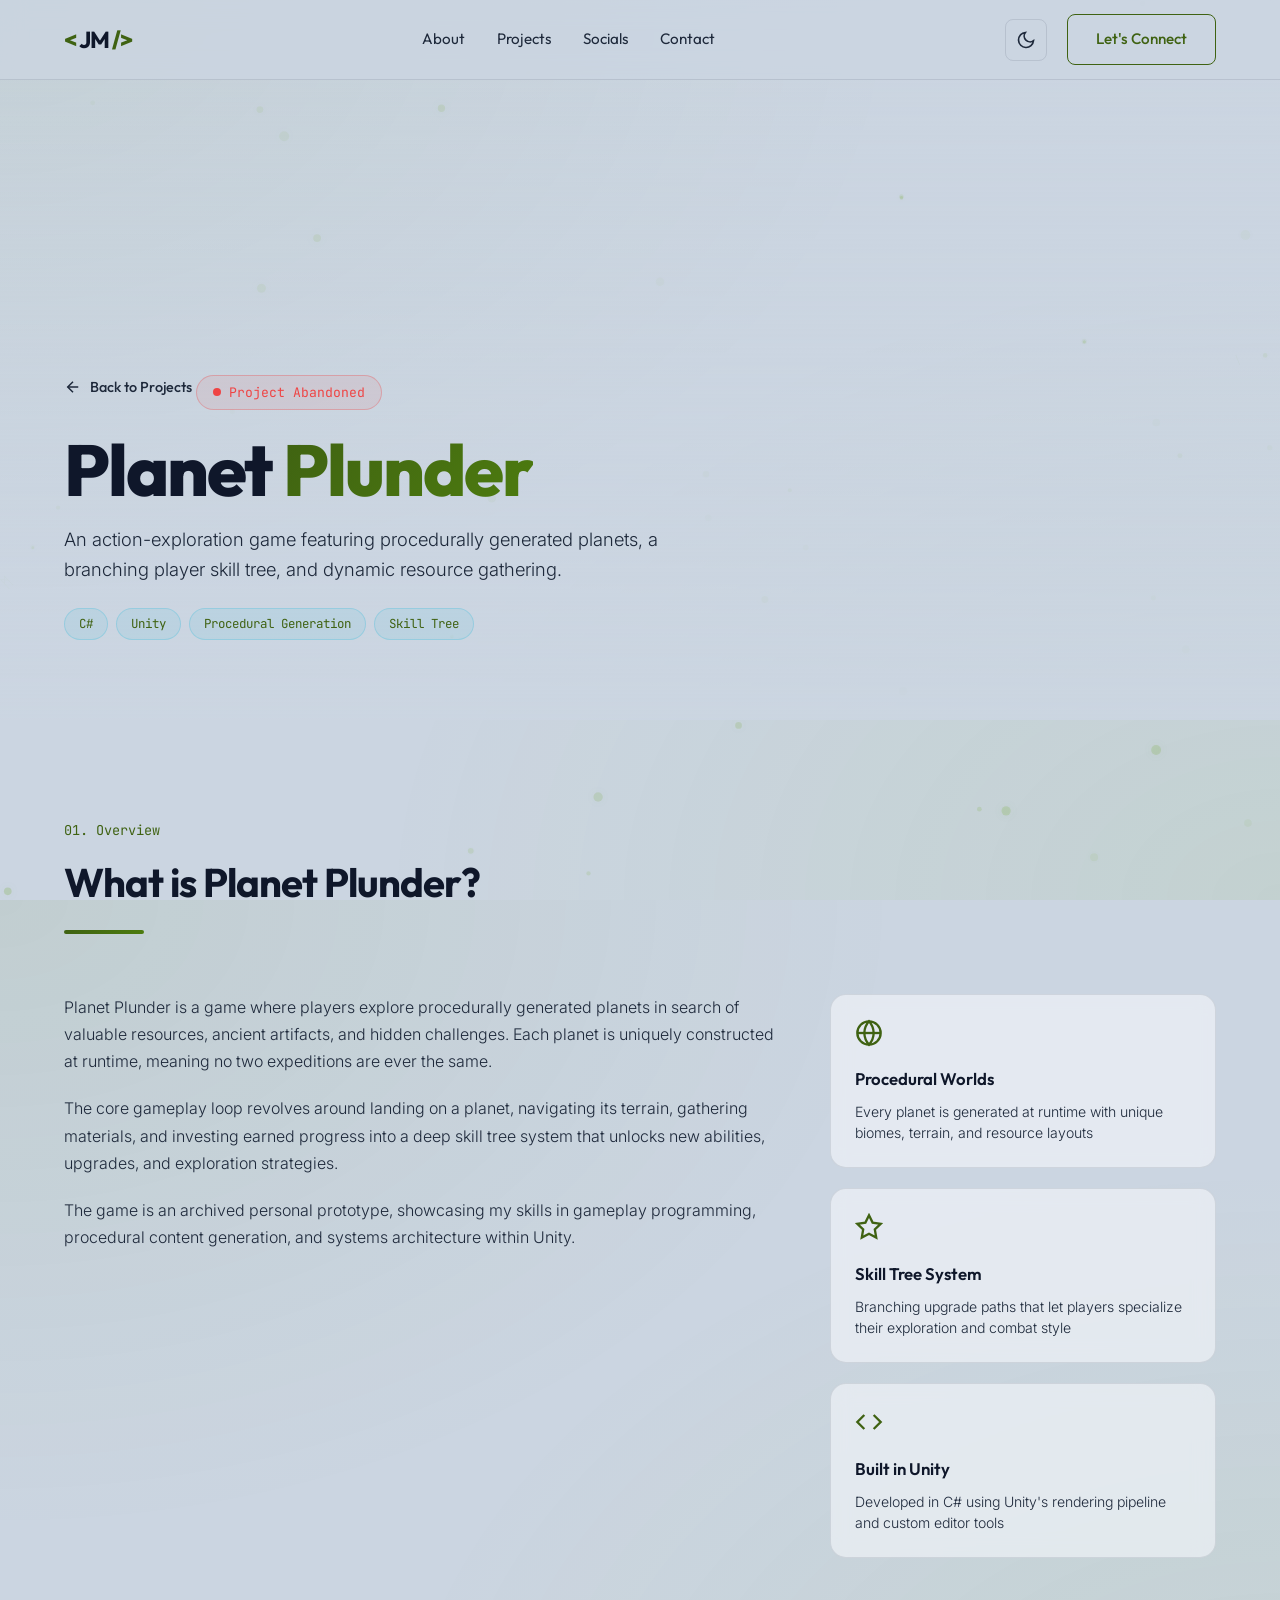
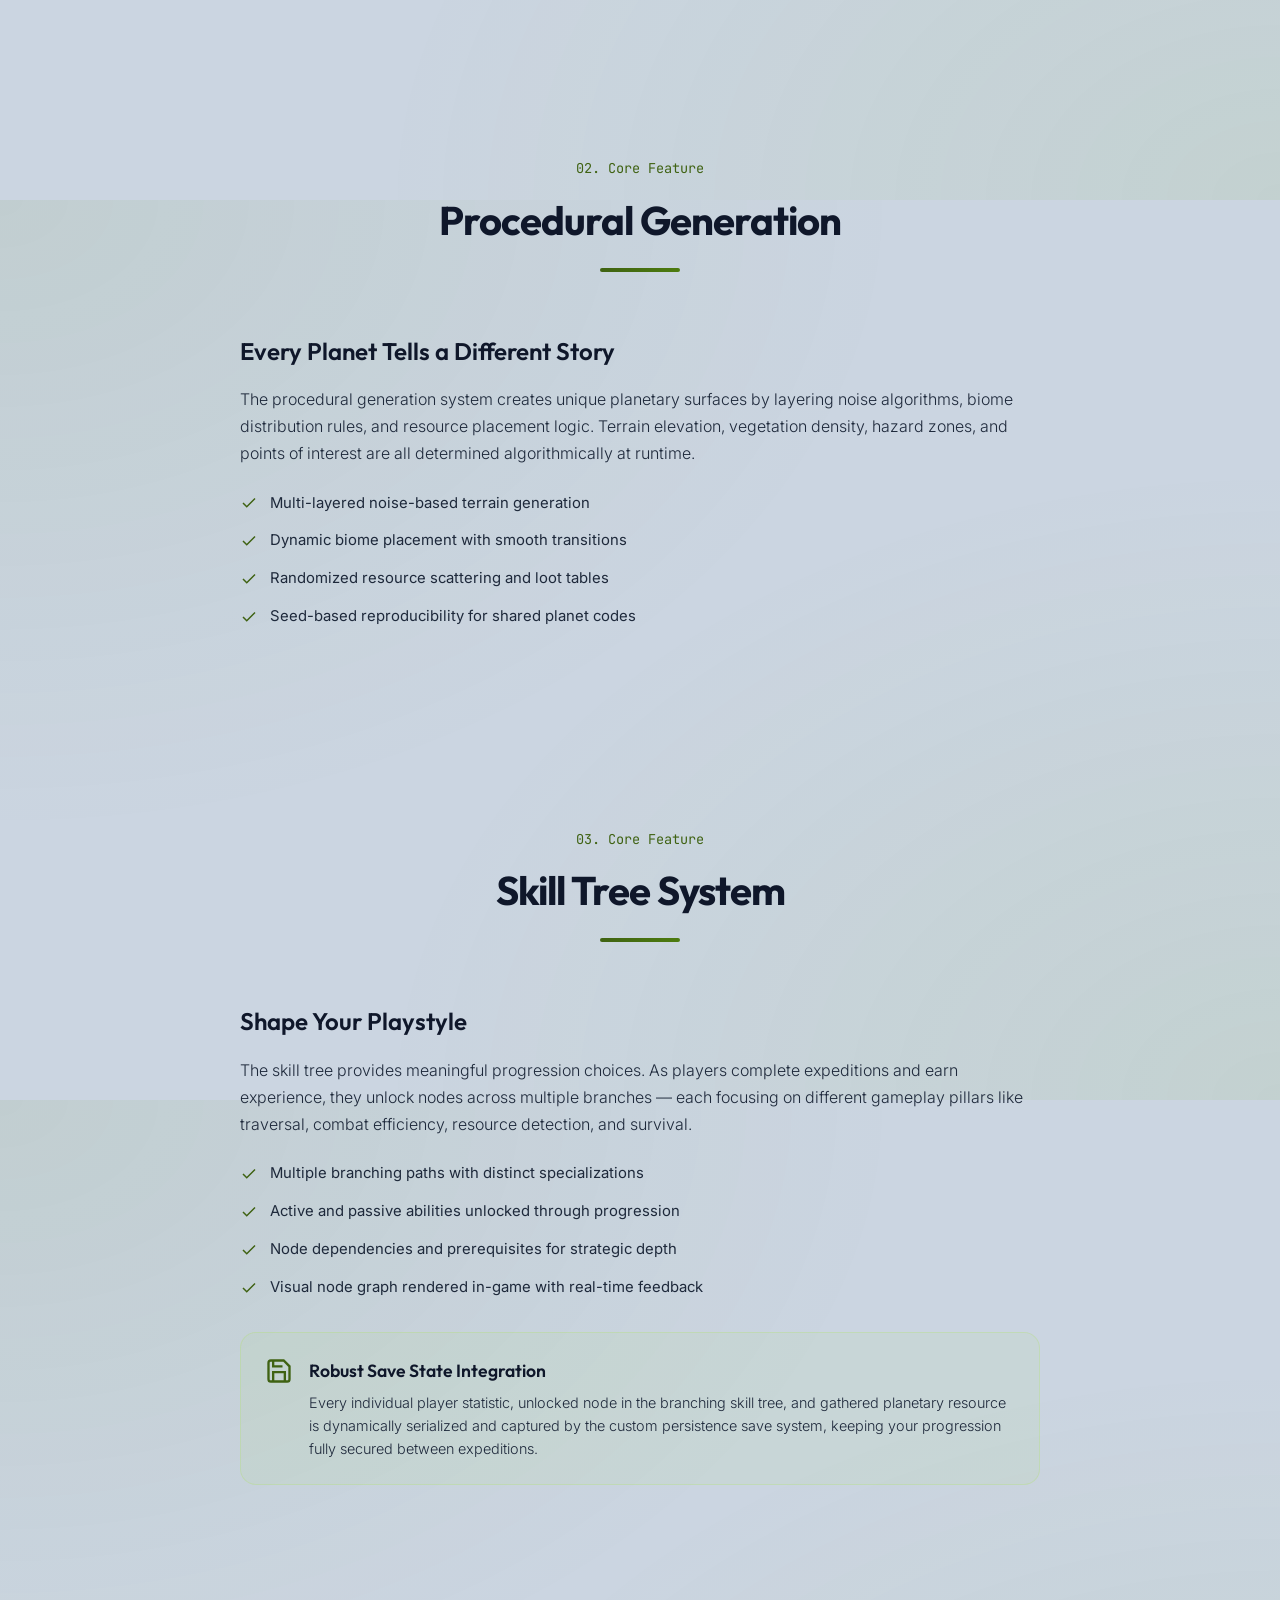
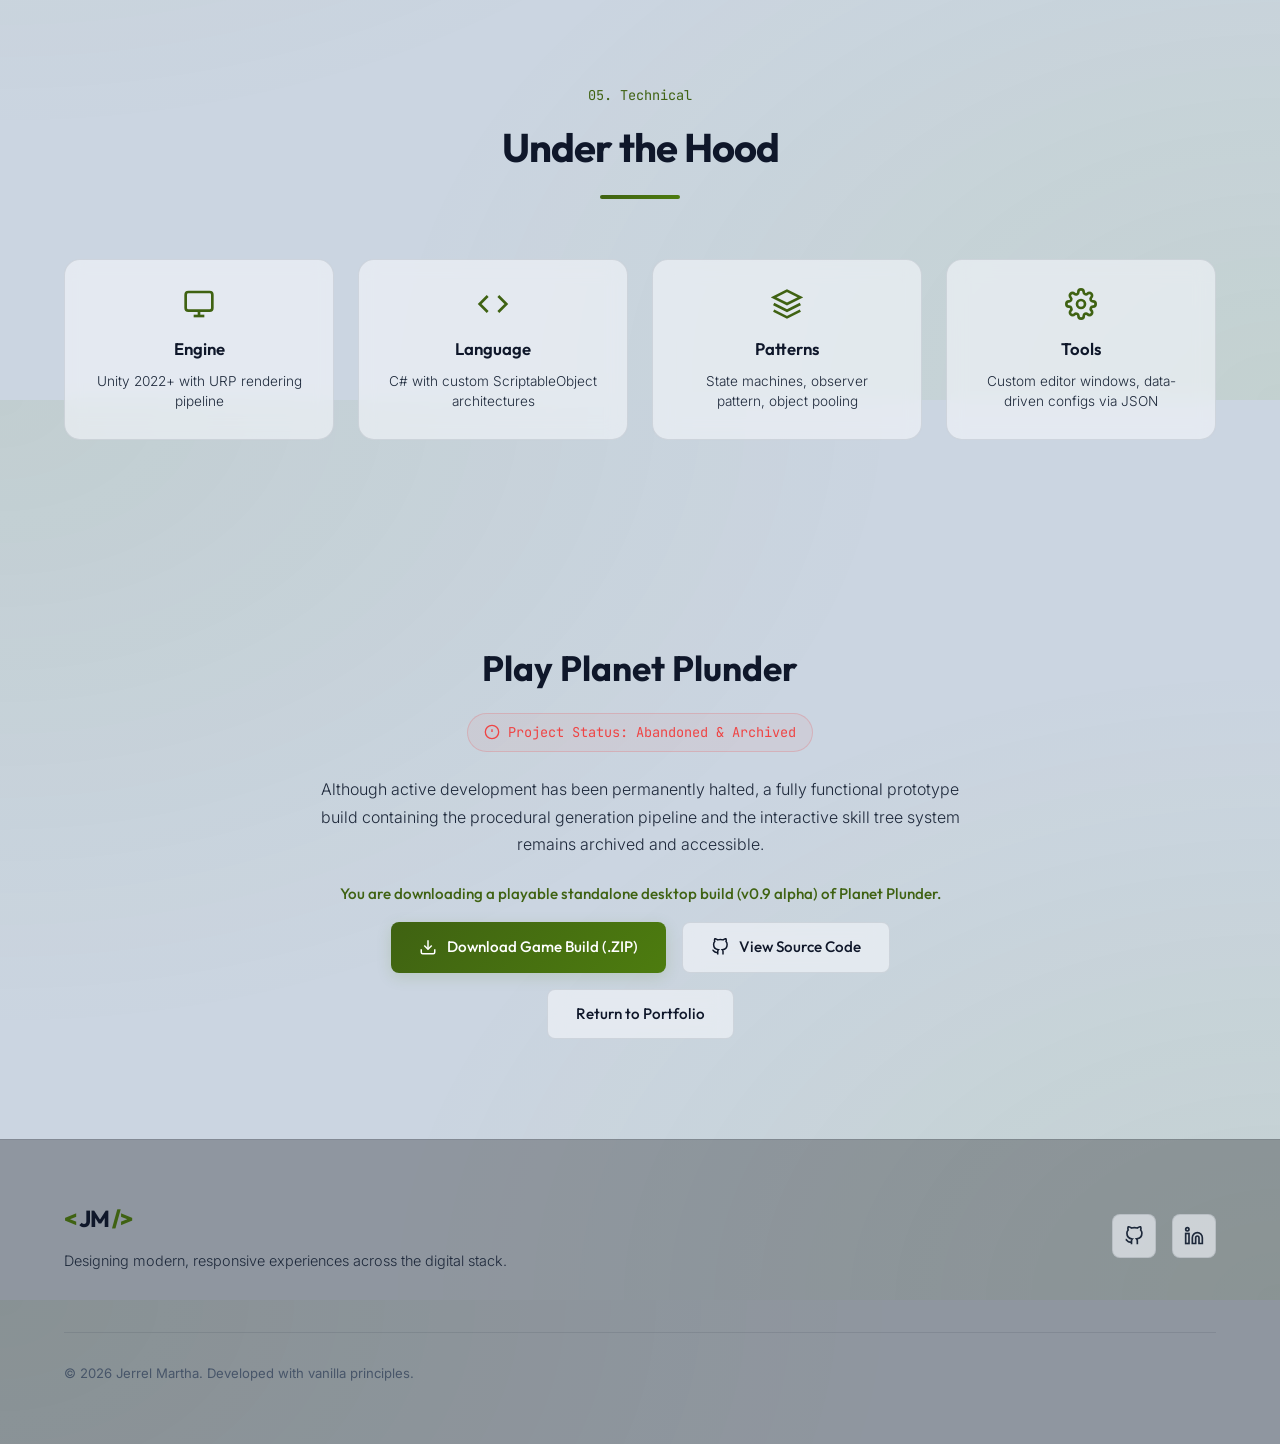
==== commit 3cdbf284: "feat: upgrade interactive particle animation and redesign contact section" ====
--- a/planet-plunder.html
+++ b/planet-plunder.html
@@ -34,8 +34,8 @@
 
             <nav class="nav-links-wrapper" id="nav-menu">
                 <a href="index.html#about" class="nav-link">About</a>
-                <a href="index.html#skills" class="nav-link">Skills</a>
                 <a href="index.html#projects" class="nav-link active">Projects</a>
+                <a href="index.html#socials" class="nav-link">Socials</a>
                 <a href="index.html#contact" class="nav-link">Contact</a>
             </nav>
 
@@ -72,8 +72,7 @@
         <!-- Hero Banner -->
         <section class="pp-hero" id="pp-hero">
             <div class="pp-hero-video-wrapper">
-                <video class="pp-hero-video" autoplay loop muted playsinline>
-                    <source src="assets/planet-plunder.mp4" type="video/mp4">
+                <video class="pp-hero-video" autoplay loop muted playsinline preload="none" data-src="assets/planet-plunder.mp4">
                 </video>
                 <div class="pp-hero-overlay"></div>
             </div>
@@ -85,9 +84,9 @@
                     </svg>
                     Back to Projects
                 </a>
-                <div class="pp-hero-badge animate-item">
-                    <span class="pp-status-dot"></span>
-                    In Development
+                <div class="pp-hero-badge animate-item" style="color: #ef4444; border-color: rgba(239, 68, 68, 0.3); background: rgba(239, 68, 68, 0.08);">
+                    <span class="pp-status-dot" style="background: #ef4444; animation: none;"></span>
+                    Project Abandoned
                 </div>
                 <h1 class="pp-hero-title animate-item">
                     Planet <span class="gradient-text">Plunder</span>
@@ -122,7 +121,7 @@
                             The core gameplay loop revolves around landing on a planet, navigating its terrain, gathering materials, and investing earned progress into a deep skill tree system that unlocks new abilities, upgrades, and exploration strategies.
                         </p>
                         <p>
-                            The game is currently under active development as a personal project, showcasing my skills in gameplay programming, procedural content generation, and systems architecture within Unity.
+                            The game is an archived personal prototype, showcasing my skills in gameplay programming, procedural content generation, and systems architecture within Unity.
                         </p>
                     </div>
                     <div class="pp-overview-stats">
@@ -171,7 +170,7 @@
                 </div>
 
                 <div class="pp-feature-content">
-                    <div class="pp-feature-text">
+                    <div class="pp-feature-text" style="max-width: 800px; margin: 0 auto;">
                         <h3>Every Planet Tells a Different Story</h3>
                         <p>
                             The procedural generation system creates unique planetary surfaces by layering noise algorithms, biome distribution rules, and resource placement logic. Terrain elevation, vegetation density, hazard zones, and points of interest are all determined algorithmically at runtime.
@@ -194,13 +193,6 @@
                                 Seed-based reproducibility for shared planet codes
                             </li>
                         </ul>
-                    </div>
-                    <div class="pp-feature-media">
-                        <!-- Replace src with your actual screenshot or video -->
-                        <div class="pp-media-placeholder">
-                            <img src="assets/planet-plunder-procgen.png" alt="Procedural generation in Planet Plunder showing terrain and biome variety" class="pp-feature-image">
-                        </div>
-                        <span class="pp-media-caption">Procedurally generated terrain with biome variations</span>
                     </div>
                 </div>
             </div>
@@ -215,8 +207,8 @@
                     <div class="section-bar center"></div>
                 </div>
 
-                <div class="pp-feature-content pp-feature-reverse">
-                    <div class="pp-feature-text">
+                <div class="pp-feature-content">
+                    <div class="pp-feature-text" style="max-width: 800px; margin: 0 auto;">
                         <h3>Shape Your Playstyle</h3>
                         <p>
                             The skill tree provides meaningful progression choices. As players complete expeditions and earn experience, they unlock nodes across multiple branches — each focusing on different gameplay pillars like traversal, combat efficiency, resource detection, and survival.
@@ -239,62 +231,28 @@
                                 Visual node graph rendered in-game with real-time feedback
                             </li>
                         </ul>
-                    </div>
-                    <div class="pp-feature-media">
-                        <!-- Replace src with your actual screenshot or video -->
-                        <div class="pp-media-placeholder">
-                            <img src="assets/planet-plunder-skilltree.png" alt="Skill tree interface in Planet Plunder showing branching upgrade paths" class="pp-feature-image">
-                        </div>
-                        <span class="pp-media-caption">Branching skill tree with multiple specialization paths</span>
-                    </div>
-                </div>
-            </div>
-        </section>
-
-        <!-- Gallery / Media Section -->
-        <section class="pp-section scroll-reveal" id="pp-gallery">
-            <div class="container">
-                <div class="section-header text-center">
-                    <span class="section-tag">04. Gallery</span>
-                    <h2 class="section-title">Screenshots & Gameplay</h2>
-                    <div class="section-bar center"></div>
-                </div>
-
-                <div class="pp-gallery-grid">
-                    <!-- Gallery Item 1: Video -->
-                    <div class="pp-gallery-item pp-gallery-wide">
-                        <video class="pp-gallery-video" autoplay loop muted playsinline>
-                            <source src="assets/planet-plunder.mp4" type="video/mp4">
-                        </video>
-                        <div class="pp-gallery-label">Gameplay Footage</div>
-                    </div>
-
-                    <!-- Gallery Item 2: Screenshot -->
-                    <div class="pp-gallery-item">
-                        <img src="assets/planet-plunder-screenshot-1.png" alt="Planet Plunder gameplay screenshot 1" class="pp-gallery-image">
-                        <div class="pp-gallery-label">Exploration</div>
-                    </div>
-
-                    <!-- Gallery Item 3: Screenshot -->
-                    <div class="pp-gallery-item">
-                        <img src="assets/planet-plunder-screenshot-2.png" alt="Planet Plunder gameplay screenshot 2" class="pp-gallery-image">
-                        <div class="pp-gallery-label">Resource Gathering</div>
-                    </div>
-
-                    <!-- Gallery Item 4: Screenshot -->
-                    <div class="pp-gallery-item">
-                        <img src="assets/planet-plunder-screenshot-3.png" alt="Planet Plunder gameplay screenshot 3" class="pp-gallery-image">
-                        <div class="pp-gallery-label">Planet Surface</div>
-                    </div>
-
-                    <!-- Gallery Item 5: Screenshot -->
-                    <div class="pp-gallery-item">
-                        <img src="assets/planet-plunder-screenshot-4.png" alt="Planet Plunder gameplay screenshot 4" class="pp-gallery-image">
-                        <div class="pp-gallery-label">Skill Tree UI</div>
-                    </div>
-                </div>
-            </div>
-        </section>
+
+                        <!-- Save System Callout -->
+                        <div class="pp-save-callout" style="margin-top: 32px; padding: 24px; background: rgba(163, 230, 53, 0.05); border: 1px solid rgba(163, 230, 53, 0.2); border-radius: var(--radius-md); display: flex; gap: 16px; align-items: flex-start; text-align: left;">
+                            <div style="color: var(--accent-primary); flex-shrink: 0;">
+                                <svg viewBox="0 0 24 24" fill="none" stroke="currentColor" stroke-width="2" style="width: 28px; height: 28px;">
+                                    <path d="M19 21H5a2 2 0 0 1-2-2V5a2 2 0 0 1 2-2h11l5 5v11a2 2 0 0 1-2 2z"></path>
+                                    <polyline points="17 21 17 13 7 13 7 21"></polyline>
+                                    <polyline points="7 3 7 8 15 8"></polyline>
+                                </svg>
+                            </div>
+                            <div>
+                                <h4 style="font-family: 'Outfit', sans-serif; font-size: 1.1rem; font-weight: 600; margin-bottom: 6px; color: var(--text-primary);">Robust Save State Integration</h4>
+                                <p style="font-size: 0.9rem; color: var(--text-secondary); line-height: 1.6; margin: 0; font-weight: 300;">
+                                    Every individual player statistic, unlocked node in the branching skill tree, and gathered planetary resource is dynamically serialized and captured by the custom persistence save system, keeping your progression fully secured between expeditions.
+                                </p>
+                            </div>
+                        </div>
+                    </div>
+                </div>
+            </div>
+        </section>
+
 
         <!-- Technical Details -->
         <section class="pp-section scroll-reveal" id="pp-technical">
@@ -352,16 +310,36 @@
             </div>
         </section>
 
-        <!-- CTA Section -->
-        <section class="pp-section pp-cta-section scroll-reveal">
-            <div class="container pp-cta-wrapper">
-                <h2 class="pp-cta-title">Interested in Planet Plunder?</h2>
-                <p class="pp-cta-description">
-                    The game is still under active development. Feel free to reach out if you would like to discuss the technical implementation, follow the project's progress, or collaborate.
+        <!-- CTA Section / Download Center -->
+        <section class="pp-section pp-cta-section scroll-reveal" id="pp-download">
+            <div class="container pp-cta-wrapper" style="max-width: 700px; margin: 0 auto; text-align: center;">
+                <h2 class="pp-cta-title" style="font-family: 'Outfit', sans-serif; font-size: 2.2rem; font-weight: 700; margin-bottom: 16px;">Play Planet Plunder</h2>
+                
+                <!-- Abandoned Project Clarification -->
+                <div style="display: inline-flex; align-items: center; gap: 8px; margin-bottom: 24px; padding: 8px 16px; background: rgba(239, 68, 68, 0.05); border: 1px solid rgba(239, 68, 68, 0.2); border-radius: var(--radius-full); font-size: 0.85rem; color: #ef4444; font-family: 'JetBrains Mono', monospace;">
+                    <svg viewBox="0 0 24 24" fill="none" stroke="currentColor" stroke-width="2" style="width: 16px; height: 16px;"><circle cx="12" cy="12" r="10"></circle><line x1="12" y1="8" x2="12" y2="12"></line><line x1="12" y1="16" x2="12.01" y2="16"></line></svg>
+                    Project Status: Abandoned & Archived
+                </div>
+
+                <p class="pp-cta-description" style="font-size: 1rem; color: var(--text-secondary); line-height: 1.7; font-weight: 300; margin-bottom: 24px;">
+                    Although active development has been permanently halted, a fully functional prototype build containing the procedural generation pipeline and the interactive skill tree system remains archived and accessible.
                 </p>
-                <div class="pp-cta-buttons">
-                    <a href="index.html#contact" class="btn btn-primary">Get in Touch</a>
-                    <a href="index.html#projects" class="btn btn-secondary">View Other Projects</a>
+
+                <!-- Playable Build Notification -->
+                <p style="font-size: 0.95rem; color: var(--accent-primary); font-weight: 500; font-family: 'Outfit', sans-serif; margin-bottom: 16px;">
+                    You are downloading a playable standalone desktop build (v0.9 alpha) of Planet Plunder.
+                </p>
+
+                <div class="pp-cta-buttons" style="display: flex; gap: 16px; justify-content: center; flex-wrap: wrap;">
+                    <a href="assets/Downloadables/PlanetPlunder v0.9.zip" download class="btn btn-primary" style="display: inline-flex; align-items: center; gap: 10px;">
+                        <svg viewBox="0 0 24 24" fill="none" stroke="currentColor" stroke-width="2" style="width: 18px; height: 18px;"><path d="M21 15v4a2 2 0 0 1-2 2H5a2 2 0 0 1-2-2v-4"></path><polyline points="7 10 12 15 17 10"></polyline><line x1="12" y1="15" x2="12" y2="3"></line></svg>
+                        Download Game Build (.ZIP)
+                    </a>
+                    <a href="https://github.com/JerrelMartha/Planet-Plunder" target="_blank" rel="noopener noreferrer" class="btn btn-secondary" style="display: inline-flex; align-items: center; gap: 10px;">
+                        <svg viewBox="0 0 24 24" fill="none" stroke="currentColor" stroke-width="2" style="width: 18px; height: 18px;"><path d="M9 19c-5 1.5-5-2.5-7-3m14 6v-3.87a3.37 3.37 0 0 0-.94-2.61c3.14-.35 6.44-1.54 6.44-7A5.44 5.44 0 0 0 20 4.77 5.07 5.07 0 0 0 19.91 1S18.73.65 16 2.48a13.38 13.38 0 0 0-7 0C6.27.65 5.09 1 5.09 1A5.07 5.07 0 0 0 5 4.77a5.44 5.44 0 0 0-1.5 3.78c0 5.42 3.3 6.61 6.44 7A3.37 3.37 0 0 0 9 18.13V22"></path></svg>
+                        View Source Code
+                    </a>
+                    <a href="index.html#projects" class="btn btn-secondary">Return to Portfolio</a>
                 </div>
             </div>
         </section>
--- a/styles.css
+++ b/styles.css
@@ -21,46 +21,46 @@
     --radius-full: 9999px;
 
     /* Theme - Dark Obsidian (Default) */
-    --bg-color: #07070a;
-    --bg-mesh: radial-gradient(at 0% 0%, rgba(139, 92, 246, 0.08) 0px, transparent 50%),
-               radial-gradient(at 100% 100%, rgba(6, 182, 212, 0.08) 0px, transparent 50%);
-    --header-bg: rgba(7, 7, 10, 0.75);
-    --card-bg: rgba(16, 16, 24, 0.6);
-    --card-border: rgba(255, 255, 255, 0.05);
-    --text-primary: #f8fafc;
-    --text-secondary: #94a3b8;
-    --text-muted: #64748b;
-    --accent-primary: #06b6d4; /* Vibrant Cyan */
-    --accent-secondary: #8b5cf6; /* Electric Purple */
-    --accent-gradient: linear-gradient(135deg, #06b6d4 0%, #8b5cf6 100%);
-    --accent-glow: rgba(6, 182, 212, 0.3);
-    --shadow-color: rgba(0, 0, 0, 0.4);
-    --card-hover-bg: rgba(22, 22, 34, 0.85);
-    
-    --card-glow: 0 8px 32px 0 rgba(0, 0, 0, 0.37);
-    --text-shadow-glow: 0 0 12px rgba(6, 182, 212, 0.4);
+    --bg-color: #000000;
+    --bg-mesh: radial-gradient(at 0% 0%, rgba(132, 204, 22, 0.08) 0px, transparent 50%),
+               radial-gradient(at 100% 100%, rgba(163, 230, 53, 0.08) 0px, transparent 50%);
+    --header-bg: rgba(0, 0, 0, 0.75);
+    --card-bg: rgba(10, 10, 10, 0.6);
+    --card-border: rgba(163, 230, 53, 0.1);
+    --text-primary: #ffffff;
+    --text-secondary: #a3a3a3;
+    --text-muted: #737373;
+    --accent-primary: #a3e635; /* Vibrant Lime */
+    --accent-secondary: #84cc16; /* Electric Lime-Green */
+    --accent-gradient: linear-gradient(135deg, #a3e635 0%, #4d7c0f 100%);
+    --accent-glow: rgba(163, 230, 53, 0.3);
+    --shadow-color: rgba(0, 0, 0, 0.8);
+    --card-hover-bg: rgba(15, 15, 15, 0.85);
+    
+    --card-glow: 0 8px 32px 0 rgba(0, 0, 0, 0.8);
+    --text-shadow-glow: 0 0 12px rgba(163, 230, 53, 0.4);
 }
 
 /* Theme - Light Cream Mode */
 html[data-theme="light"] {
-    --bg-color: #f4f6fa;
-    --bg-mesh: radial-gradient(at 0% 0%, rgba(124, 58, 237, 0.05) 0px, transparent 50%),
-               radial-gradient(at 100% 100%, rgba(13, 148, 136, 0.05) 0px, transparent 50%);
-    --header-bg: rgba(244, 246, 250, 0.8);
-    --card-bg: rgba(255, 255, 255, 0.7);
-    --card-border: rgba(15, 23, 42, 0.07);
-    --text-primary: #0f172a;
-    --text-secondary: #475569;
-    --text-muted: #64748b;
-    --accent-primary: #0d9488; /* Deep Teal */
-    --accent-secondary: #7c3aed; /* Royal Violet */
-    --accent-gradient: linear-gradient(135deg, #0d9488 0%, #7c3aed 100%);
-    --accent-glow: rgba(13, 148, 136, 0.2);
-    --shadow-color: rgba(15, 23, 42, 0.08);
-    --card-hover-bg: rgba(255, 255, 255, 0.95);
-    
-    --card-glow: 0 8px 32px 0 rgba(15, 23, 42, 0.05);
-    --text-shadow-glow: 0 0 12px rgba(13, 148, 136, 0.2);
+    --bg-color: #cbd5e1; /* Muted stone slate-grey background (less bright) */
+    --bg-mesh: radial-gradient(at 0% 0%, rgba(77, 124, 15, 0.08) 0px, transparent 50%),
+               radial-gradient(at 100% 100%, rgba(101, 163, 13, 0.08) 0px, transparent 50%);
+    --header-bg: rgba(203, 213, 225, 0.8); /* Match --bg-color (#cbd5e1) */
+    --card-bg: rgba(241, 245, 249, 0.65); /* Slate 100/50 for solid contrast */
+    --card-border: rgba(15, 23, 42, 0.1);
+    --text-primary: #0f172a; /* Slate 900 */
+    --text-secondary: #1e293b; /* Slate 800 */
+    --text-muted: #475569; /* Slate 600 */
+    --accent-primary: #3f6212; /* Darker green for perfect readability on slate */
+    --accent-secondary: #4d7c0f;
+    --accent-gradient: linear-gradient(135deg, #3f6212 0%, #4d7c0f 100%);
+    --accent-glow: rgba(77, 124, 15, 0.15);
+    --shadow-color: rgba(15, 23, 42, 0.12);
+    --card-hover-bg: rgba(241, 245, 249, 0.95);
+    
+    --card-glow: 0 8px 32px 0 rgba(15, 23, 42, 0.06);
+    --text-shadow-glow: 0 0 12px rgba(77, 124, 15, 0.1);
 }
 
 /* --------------------------------------------------------------------------
@@ -807,15 +807,15 @@
 }
 
 .first-project-bg {
-    background: linear-gradient(135deg, rgba(6, 182, 212, 0.35) 0%, rgba(139, 92, 246, 0.35) 100%), #12121e;
+    background: linear-gradient(135deg, rgba(163, 230, 53, 0.35) 0%, rgba(101, 163, 13, 0.35) 100%), #0a0a0a;
 }
 
 .second-project-bg {
-    background: linear-gradient(135deg, rgba(236, 72, 153, 0.35) 0%, rgba(239, 68, 68, 0.35) 100%), #12121e;
+    background: linear-gradient(135deg, rgba(132, 204, 22, 0.35) 0%, rgba(163, 230, 53, 0.2) 100%), #0a0a0a;
 }
 
 .third-project-bg {
-    background: linear-gradient(135deg, rgba(16, 185, 129, 0.35) 0%, rgba(59, 130, 246, 0.35) 100%), #12121e;
+    background: linear-gradient(135deg, rgba(101, 163, 13, 0.35) 0%, rgba(77, 124, 15, 0.35) 100%), #0a0a0a;
 }
 
 .project-overlay-links {
--- a/planet-plunder.css
+++ b/planet-plunder.css
@@ -47,9 +47,9 @@
 html[data-theme="light"] .pp-hero-overlay {
     background: linear-gradient(
         180deg,
-        rgba(244, 246, 250, 0.3) 0%,
-        rgba(244, 246, 250, 0.6) 50%,
-        rgba(244, 246, 250, 0.95) 100%
+        rgba(203, 213, 225, 0.3) 0%,
+        rgba(203, 213, 225, 0.6) 50%,
+        rgba(203, 213, 225, 0.95) 100%
     );
 }
 
@@ -218,9 +218,8 @@
    04. Feature Content (Procedural Gen / Skill Tree)
    -------------------------------------------------------------------------- */
 .pp-feature-content {
-    display: grid;
-    grid-template-columns: 1fr 1fr;
-    gap: 60px;
+    display: flex;
+    justify-content: center;
     align-items: center;
 }
 
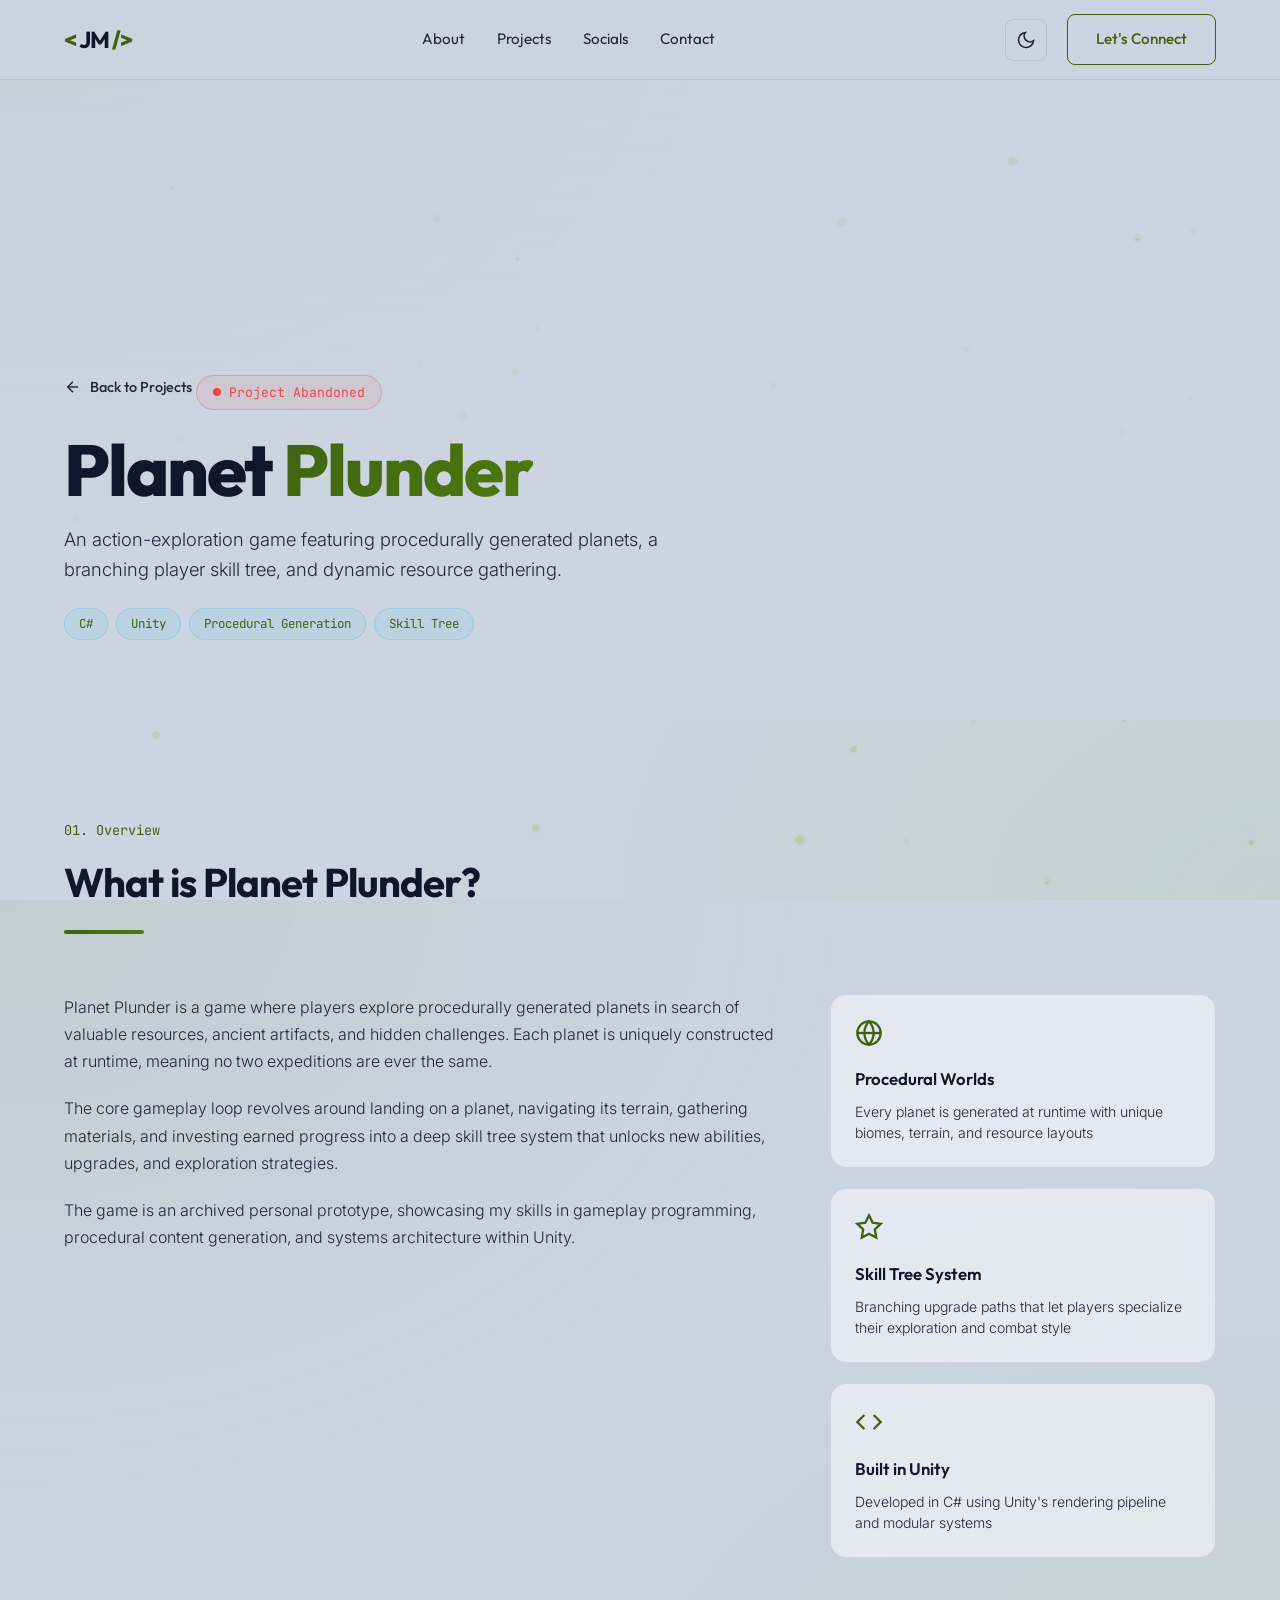
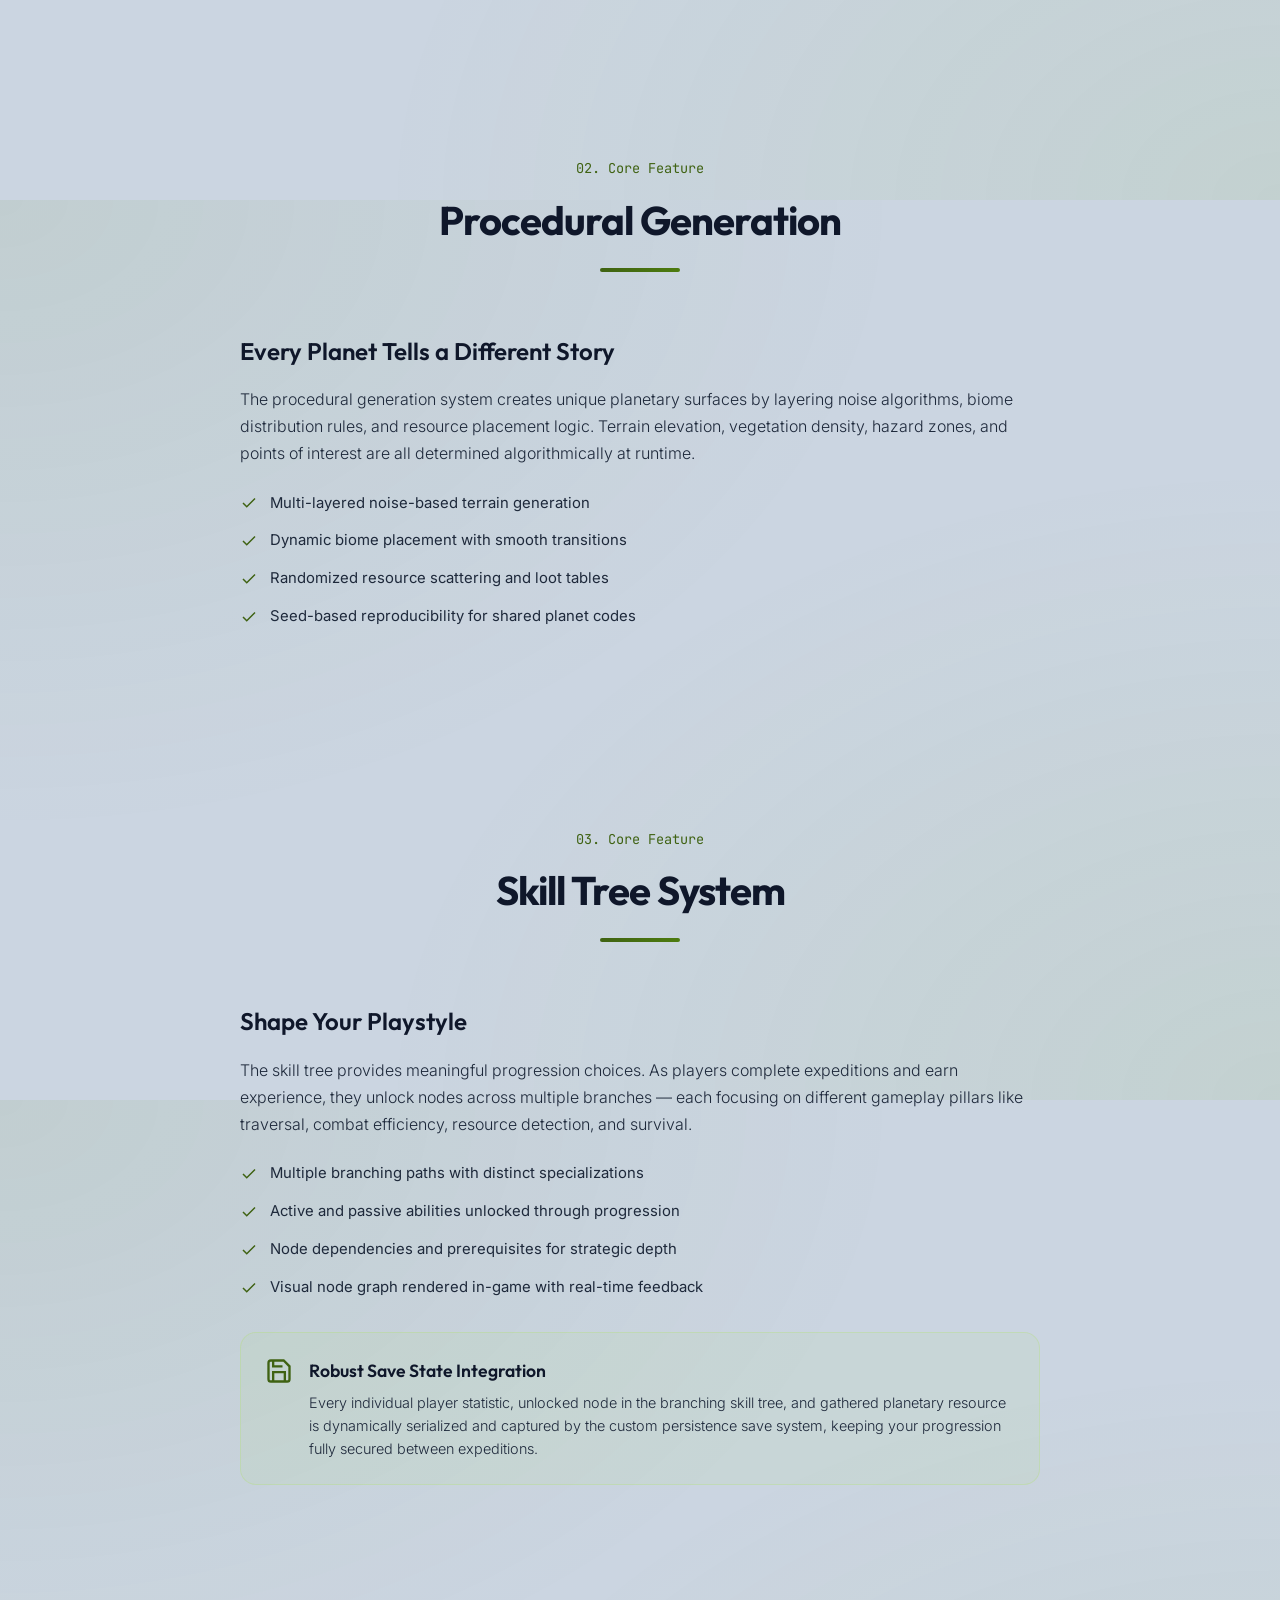
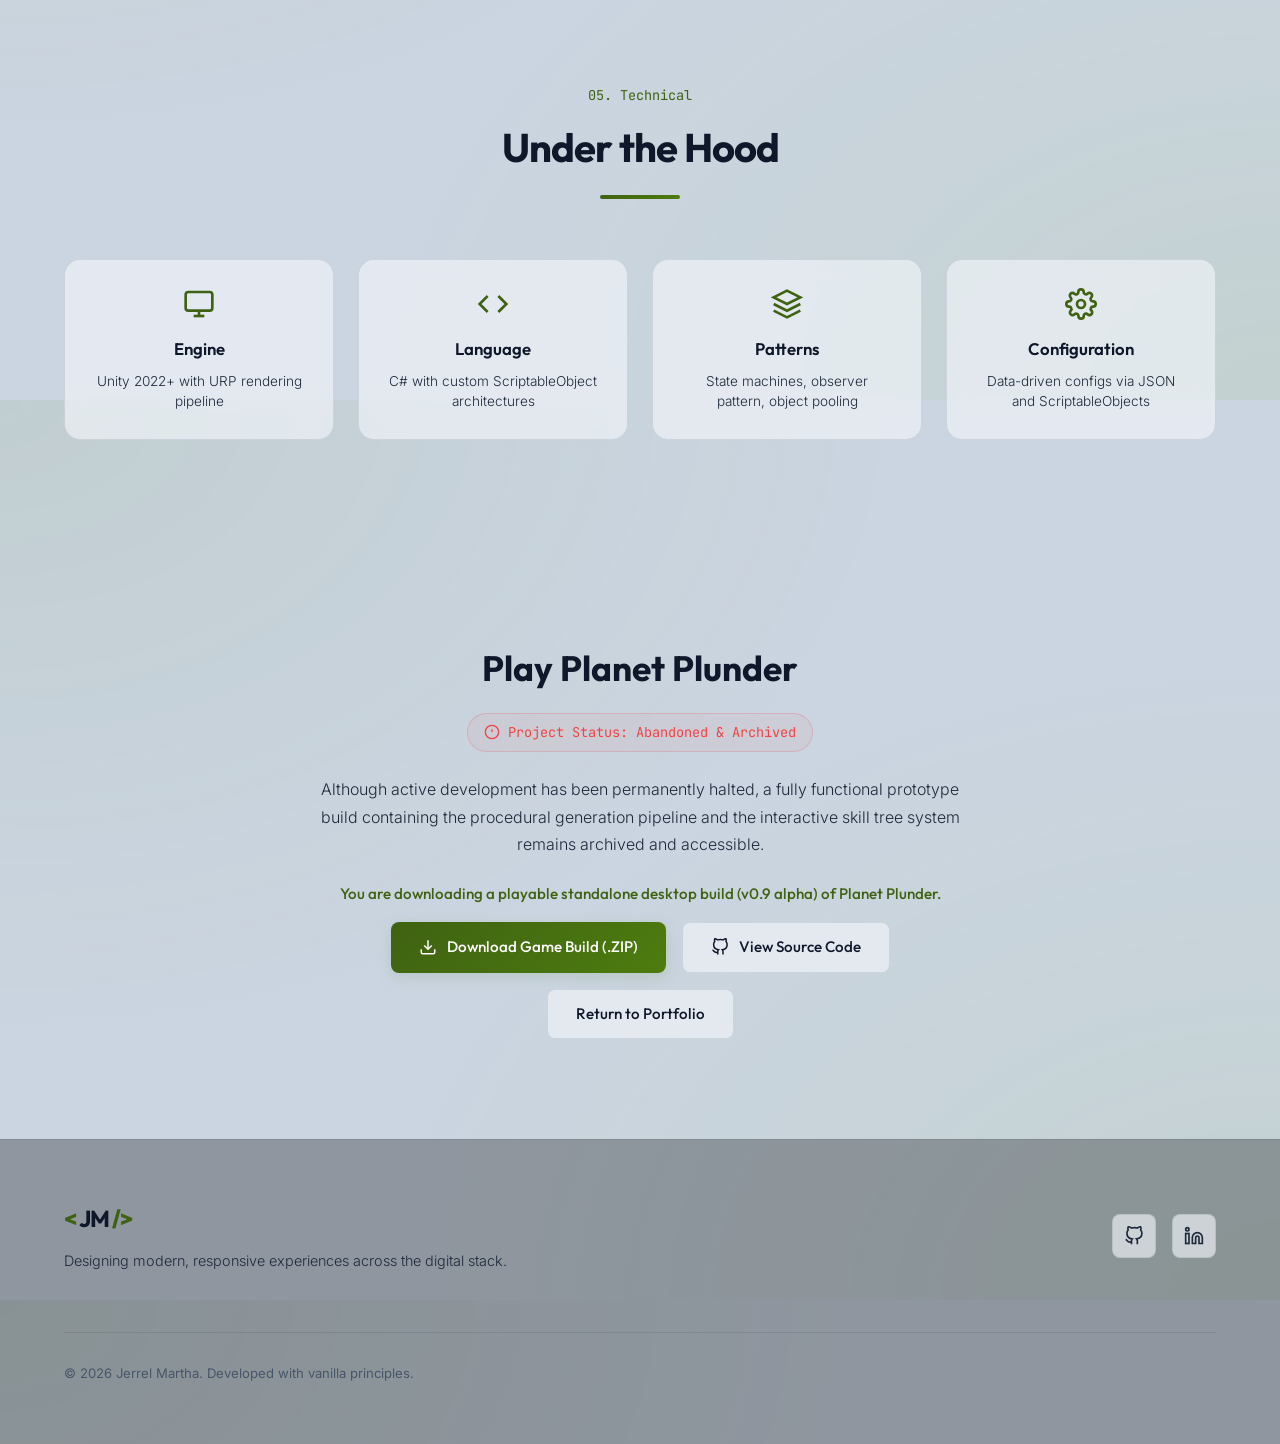
==== commit f968b942: "docs: remove mentions of tool programming and devtools" ====
--- a/planet-plunder.html
+++ b/planet-plunder.html
@@ -153,7 +153,7 @@
                                 </svg>
                             </div>
                             <h4>Built in Unity</h4>
-                            <p>Developed in C# using Unity's rendering pipeline and custom editor tools</p>
+                            <p>Developed in C# using Unity's rendering pipeline and modular systems</p>
                         </div>
                     </div>
                 </div>
@@ -303,8 +303,8 @@
                                 <path d="M19.4 15a1.65 1.65 0 0 0 .33 1.82l.06.06a2 2 0 0 1 0 2.83 2 2 0 0 1-2.83 0l-.06-.06a1.65 1.65 0 0 0-1.82-.33 1.65 1.65 0 0 0-1 1.51V21a2 2 0 0 1-2 2 2 2 0 0 1-2-2v-.09A1.65 1.65 0 0 0 9 19.4a1.65 1.65 0 0 0-1.82.33l-.06.06a2 2 0 0 1-2.83 0 2 2 0 0 1 0-2.83l.06-.06A1.65 1.65 0 0 0 4.68 15a1.65 1.65 0 0 0-1.51-1H3a2 2 0 0 1-2-2 2 2 0 0 1 2-2h.09A1.65 1.65 0 0 0 4.6 9a1.65 1.65 0 0 0-.33-1.82l-.06-.06a2 2 0 0 1 0-2.83 2 2 0 0 1 2.83 0l.06.06A1.65 1.65 0 0 0 9 4.68a1.65 1.65 0 0 0 1-1.51V3a2 2 0 0 1 2-2 2 2 0 0 1 2 2v.09a1.65 1.65 0 0 0 1 1.51 1.65 1.65 0 0 0 1.82-.33l.06-.06a2 2 0 0 1 2.83 0 2 2 0 0 1 0 2.83l-.06.06a1.65 1.65 0 0 0-.33 1.82V9a1.65 1.65 0 0 0 1.51 1H21a2 2 0 0 1 2 2 2 2 0 0 1-2 2h-.09a1.65 1.65 0 0 0-1.51 1z"></path>
                             </svg>
                         </div>
-                        <h4>Tools</h4>
-                        <p>Custom editor windows, data-driven configs via JSON</p>
+                        <h4>Configuration</h4>
+                        <p>Data-driven configs via JSON and ScriptableObjects</p>
                     </div>
                 </div>
             </div>
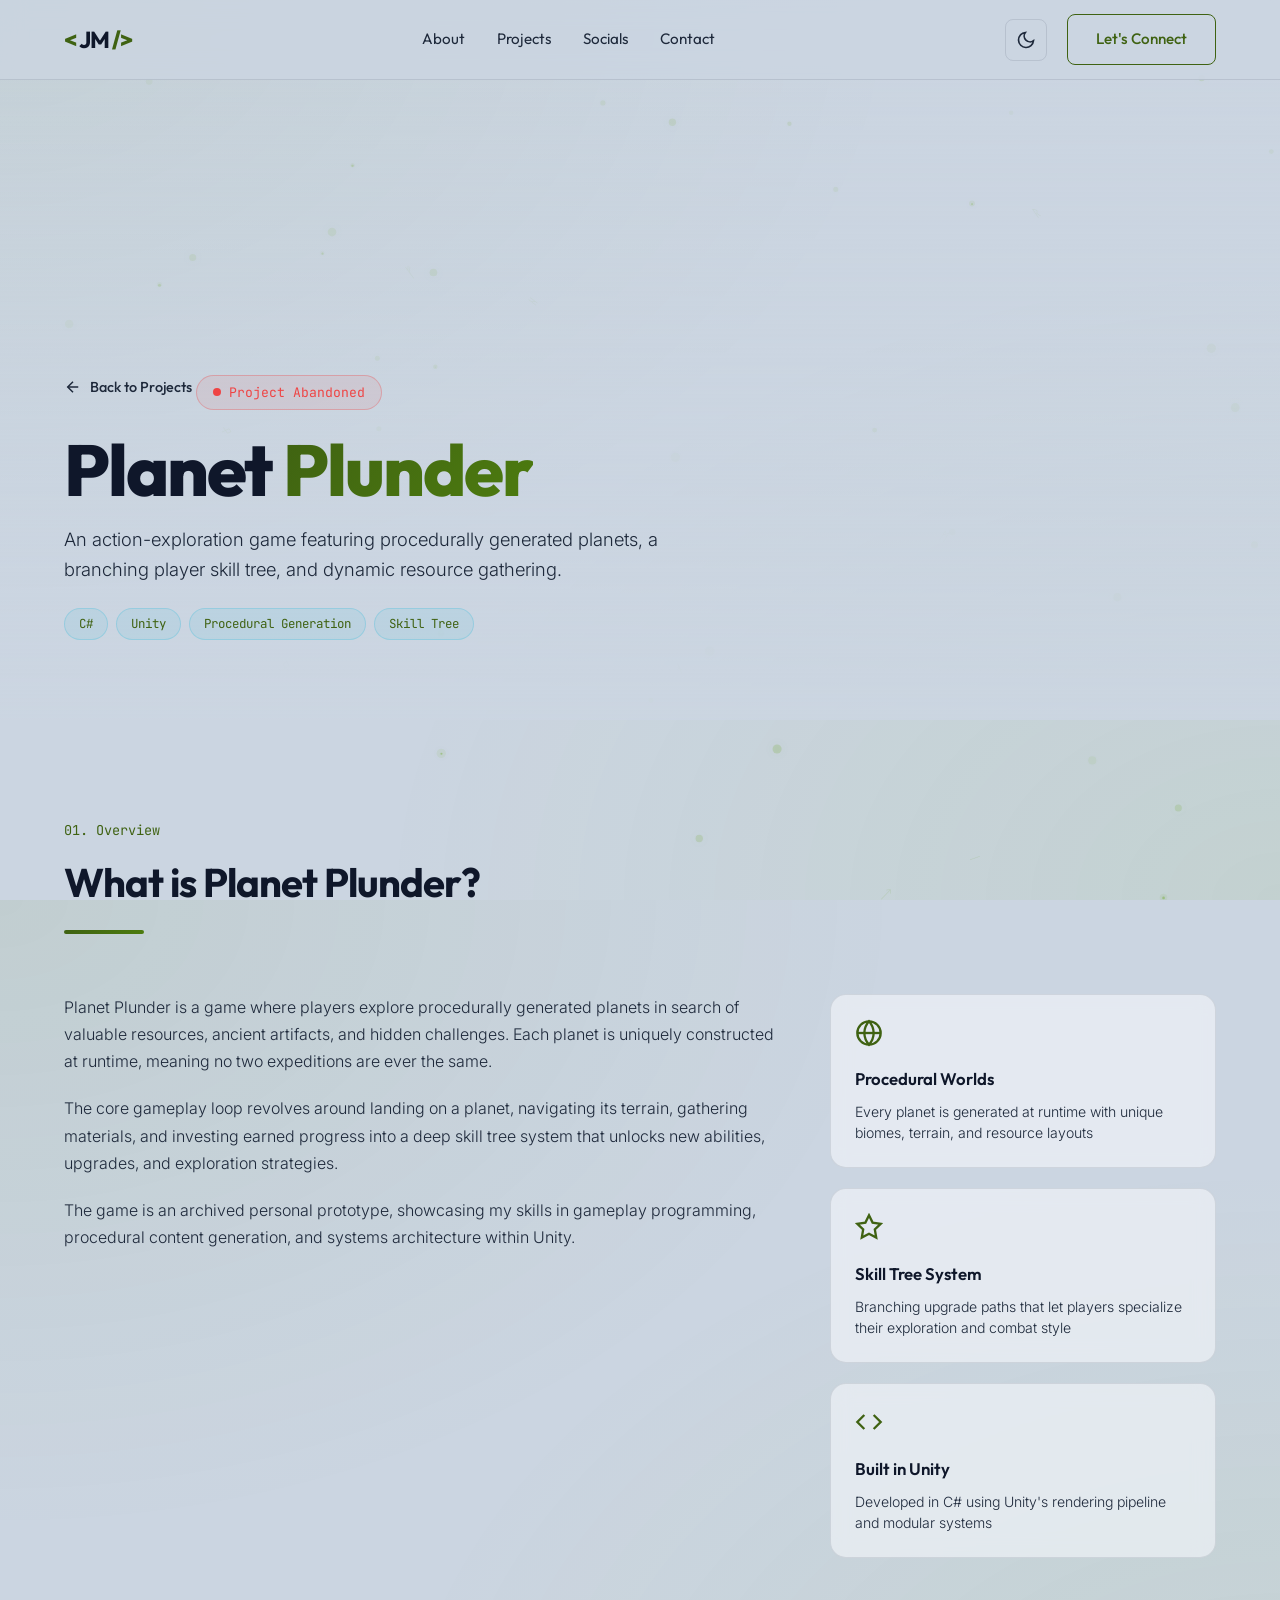
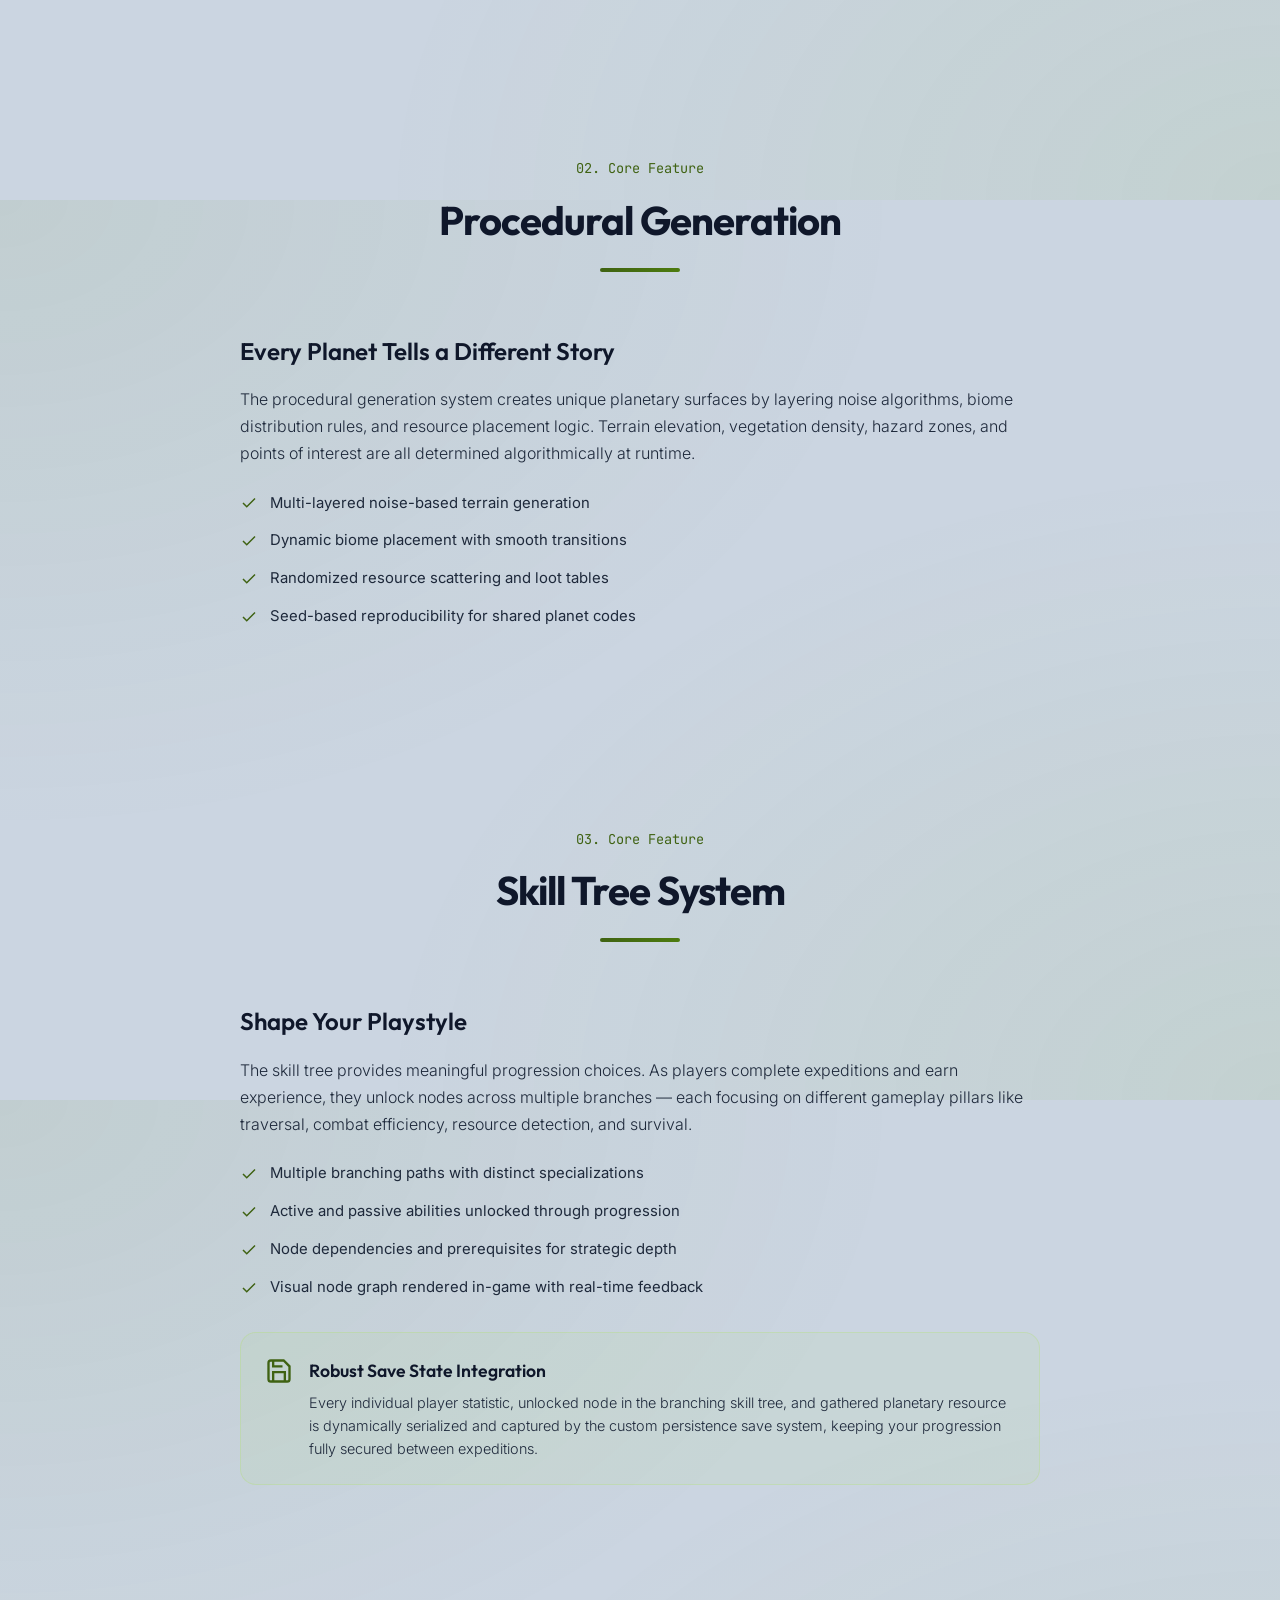
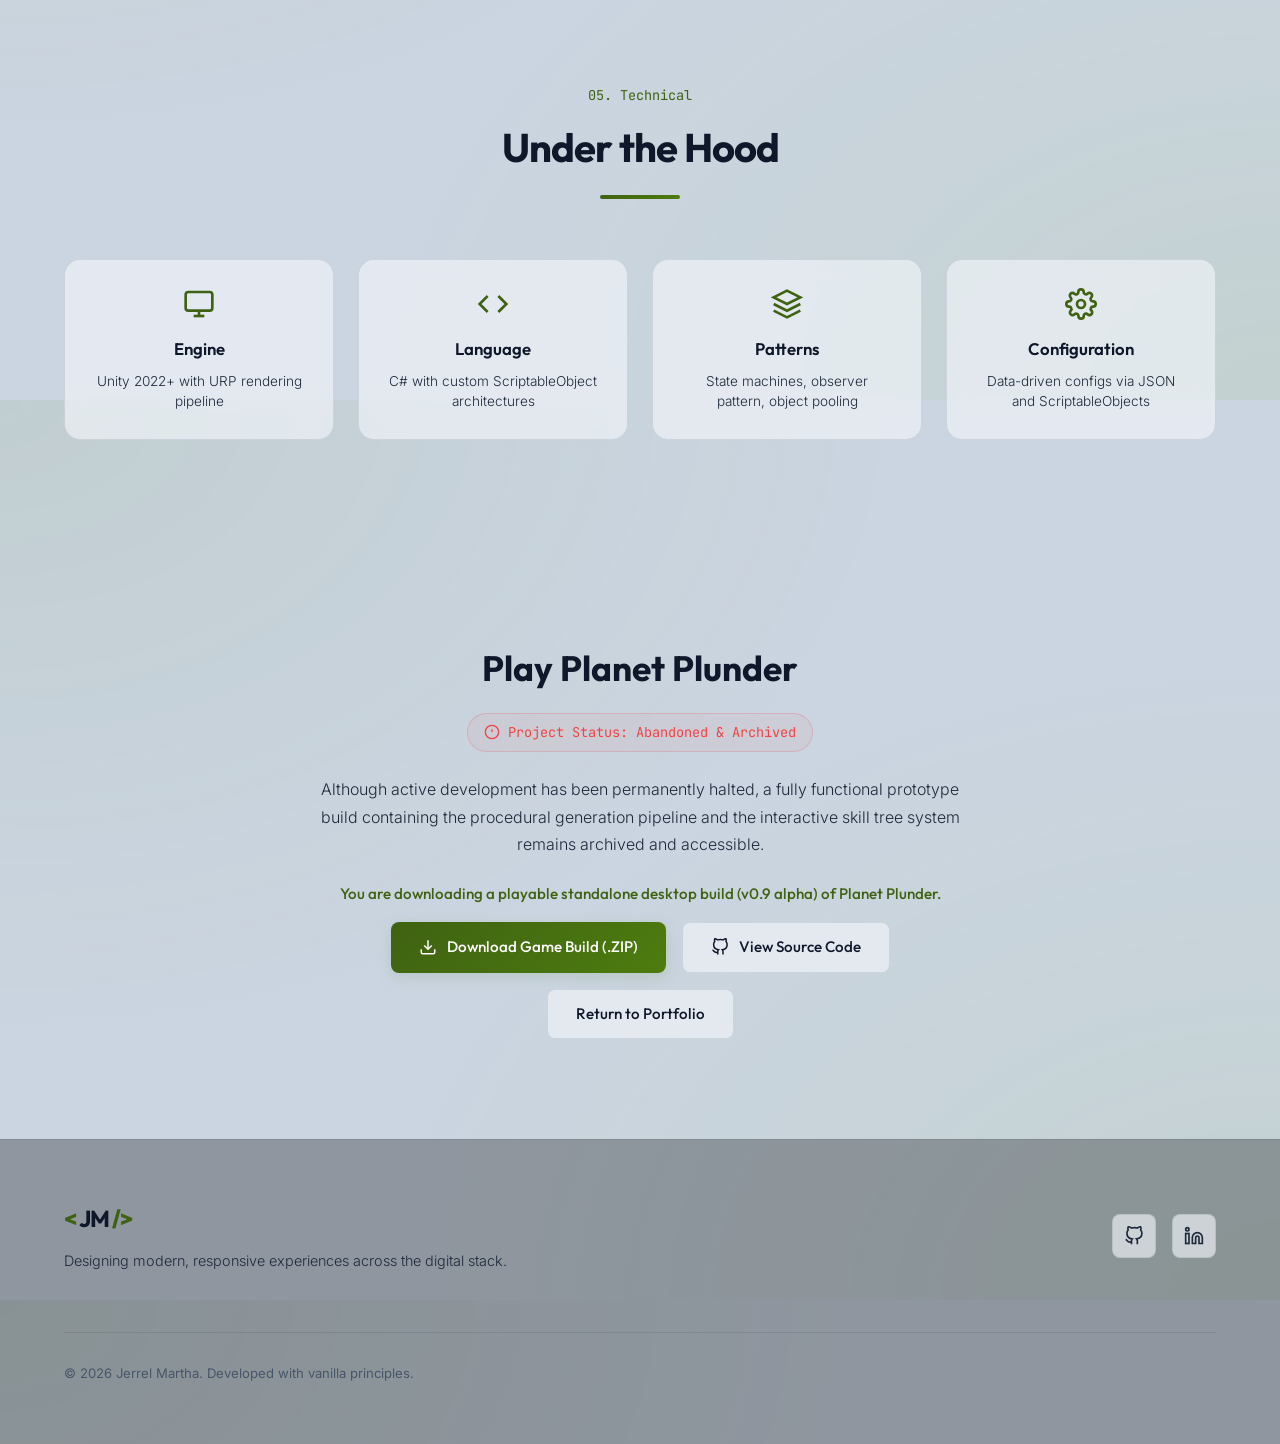
==== commit dc28253c: "feat: link assets/Images/PortfolioFavIcon.png as site favicon" ====
--- a/planet-plunder.html
+++ b/planet-plunder.html
@@ -14,6 +14,9 @@
     <link rel="preconnect" href="https://fonts.googleapis.com">
     <link rel="preconnect" href="https://fonts.gstatic.com" crossorigin>
     <link href="https://fonts.googleapis.com/css2?family=Inter:wght@300;400;500;600;700&family=JetBrains+Mono:wght@400;600&family=Outfit:wght@300;400;500;600;700;800&display=swap" rel="stylesheet">
+
+    <!-- Favicon -->
+    <link rel="icon" type="image/png" href="assets/Images/PortfolioFavIcon.png">
 
     <!-- Stylesheet -->
     <link rel="stylesheet" href="styles.css">
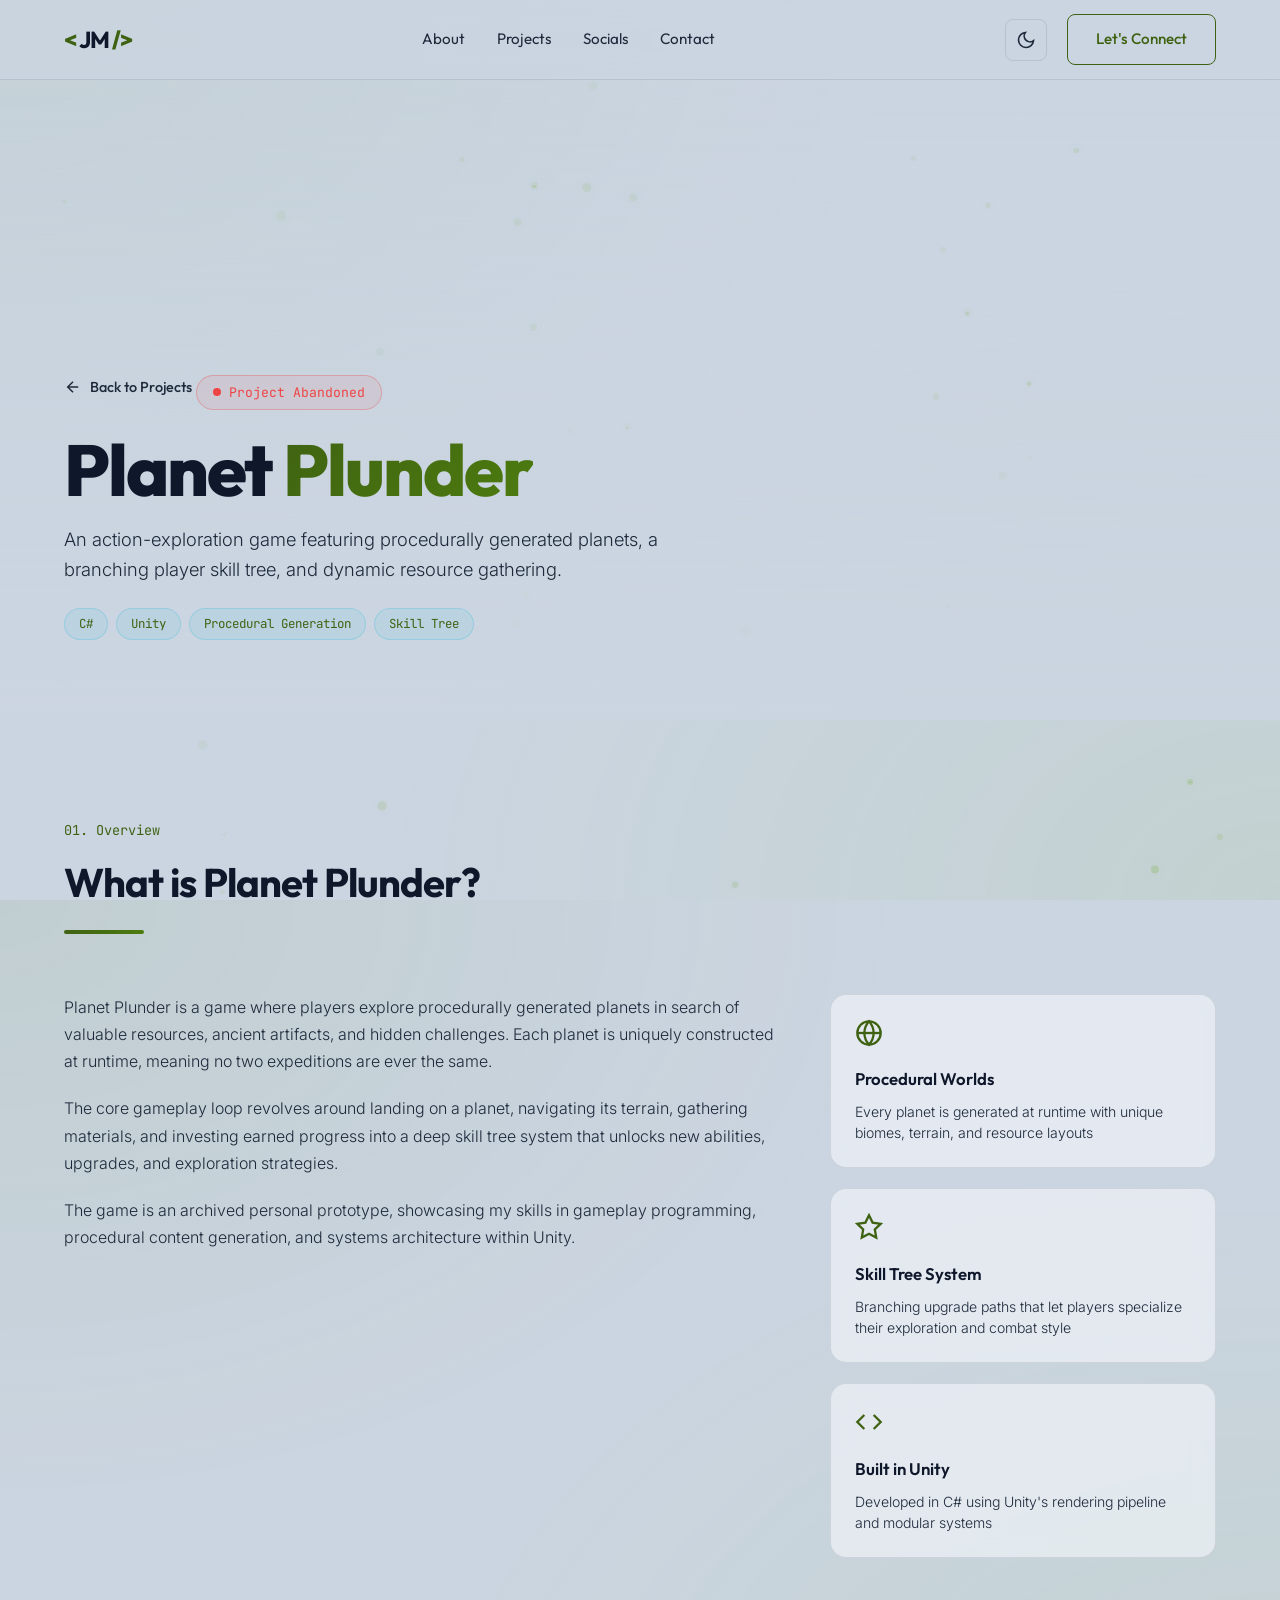
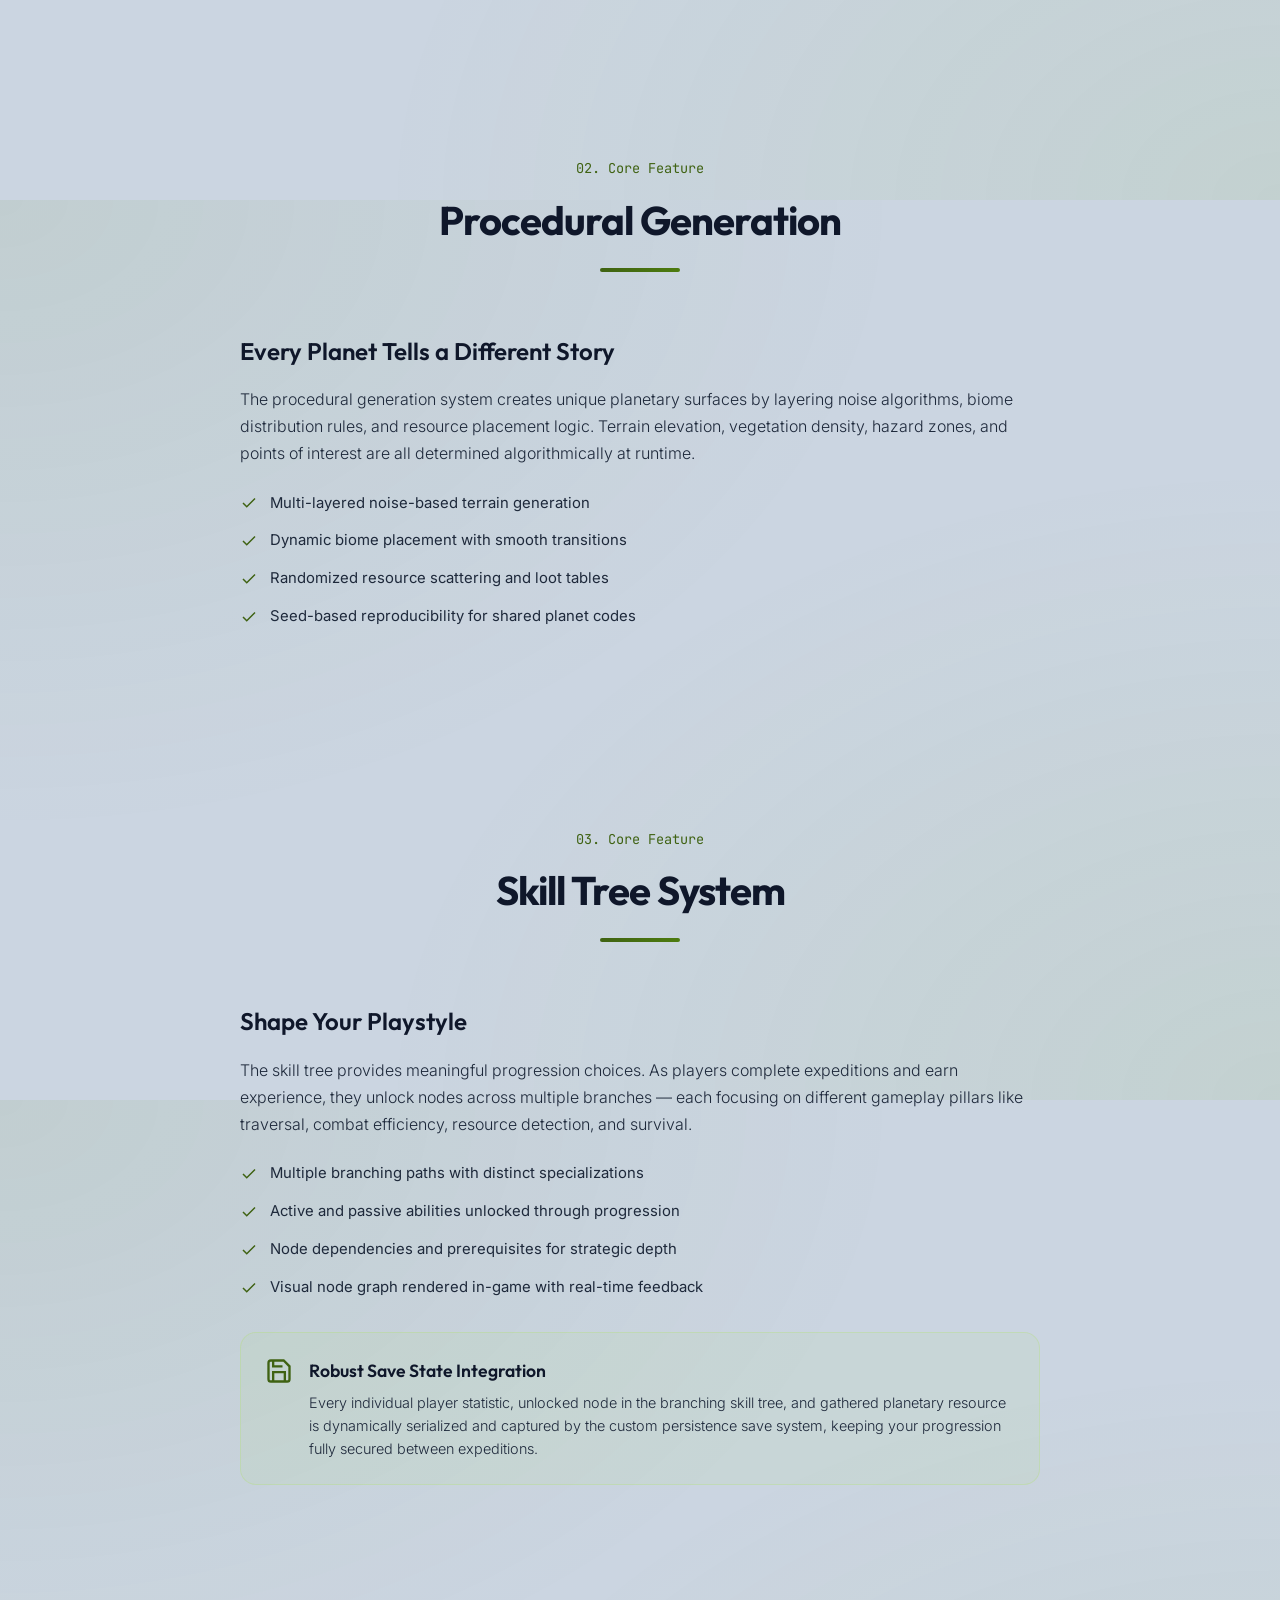
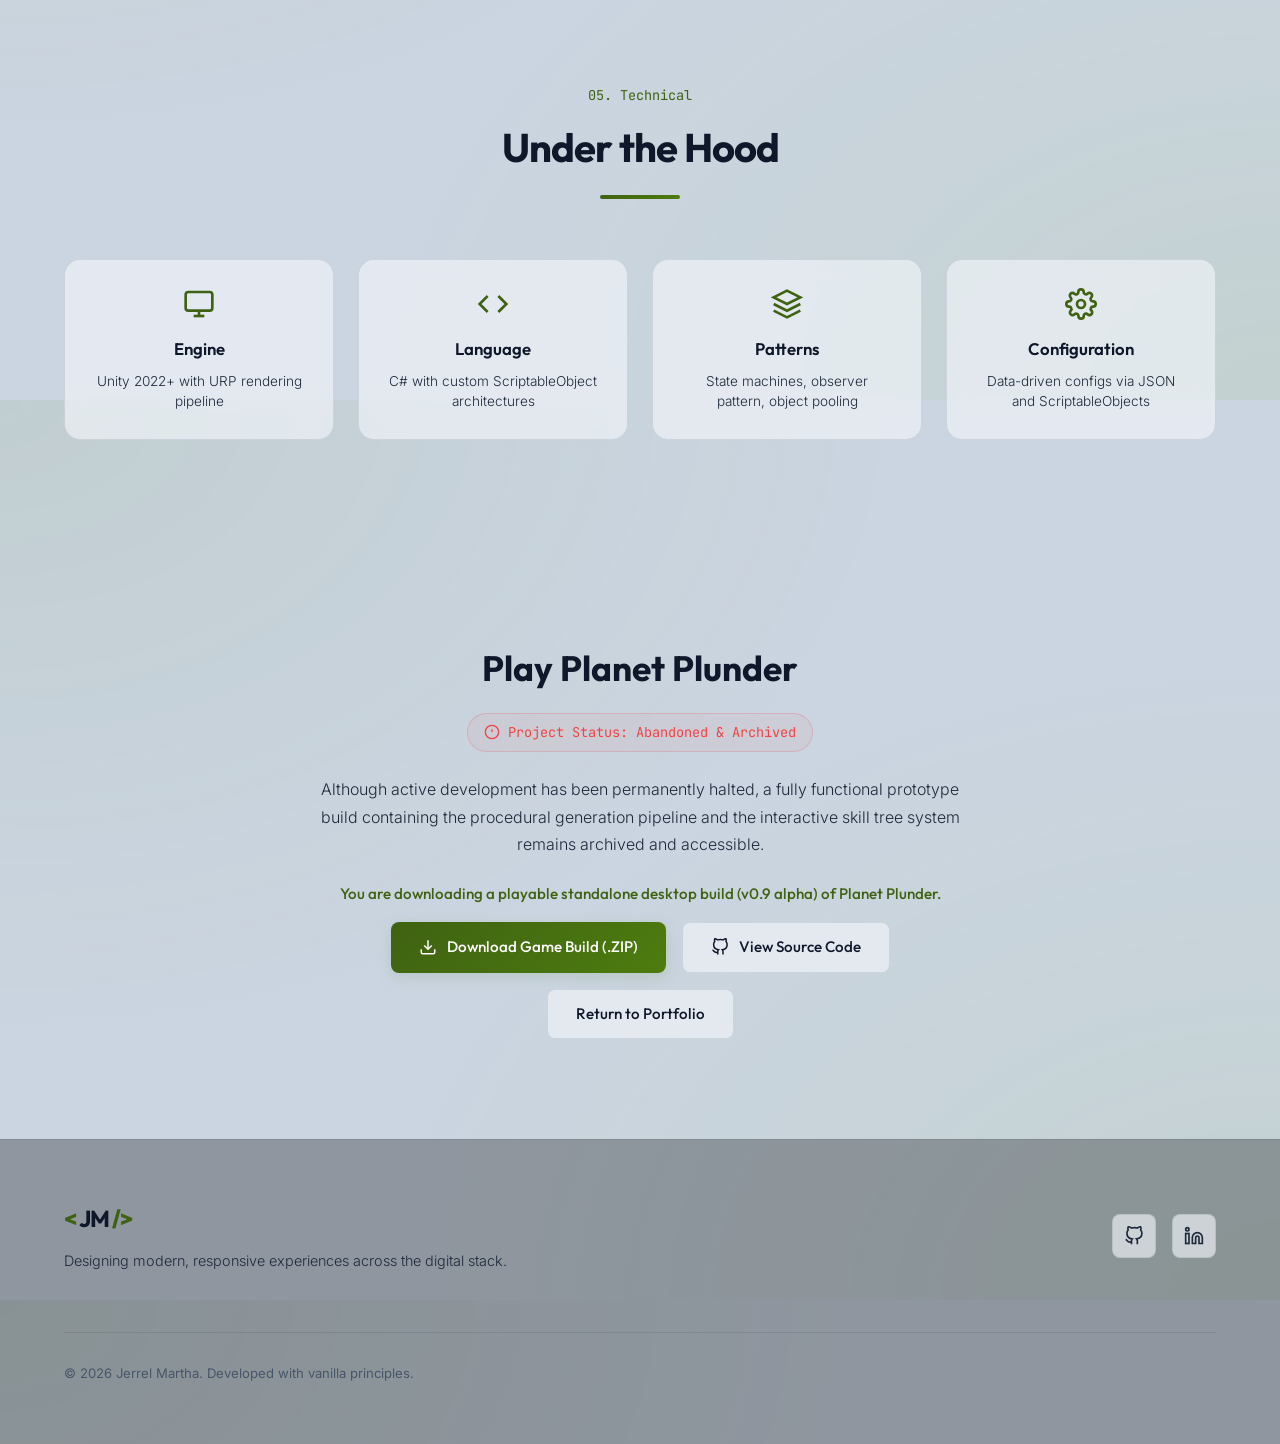
==== commit 216c0e83: "refactor: update favicon reference and assets to JPG format" ====
--- a/planet-plunder.html
+++ b/planet-plunder.html
@@ -16,7 +16,7 @@
     <link href="https://fonts.googleapis.com/css2?family=Inter:wght@300;400;500;600;700&family=JetBrains+Mono:wght@400;600&family=Outfit:wght@300;400;500;600;700;800&display=swap" rel="stylesheet">
 
     <!-- Favicon -->
-    <link rel="icon" type="image/png" href="assets/Images/PortfolioFavIcon.png">
+    <link rel="icon" type="image/jpeg" href="assets/Images/PortfolioFavIcon.jpg">
 
     <!-- Stylesheet -->
     <link rel="stylesheet" href="styles.css">
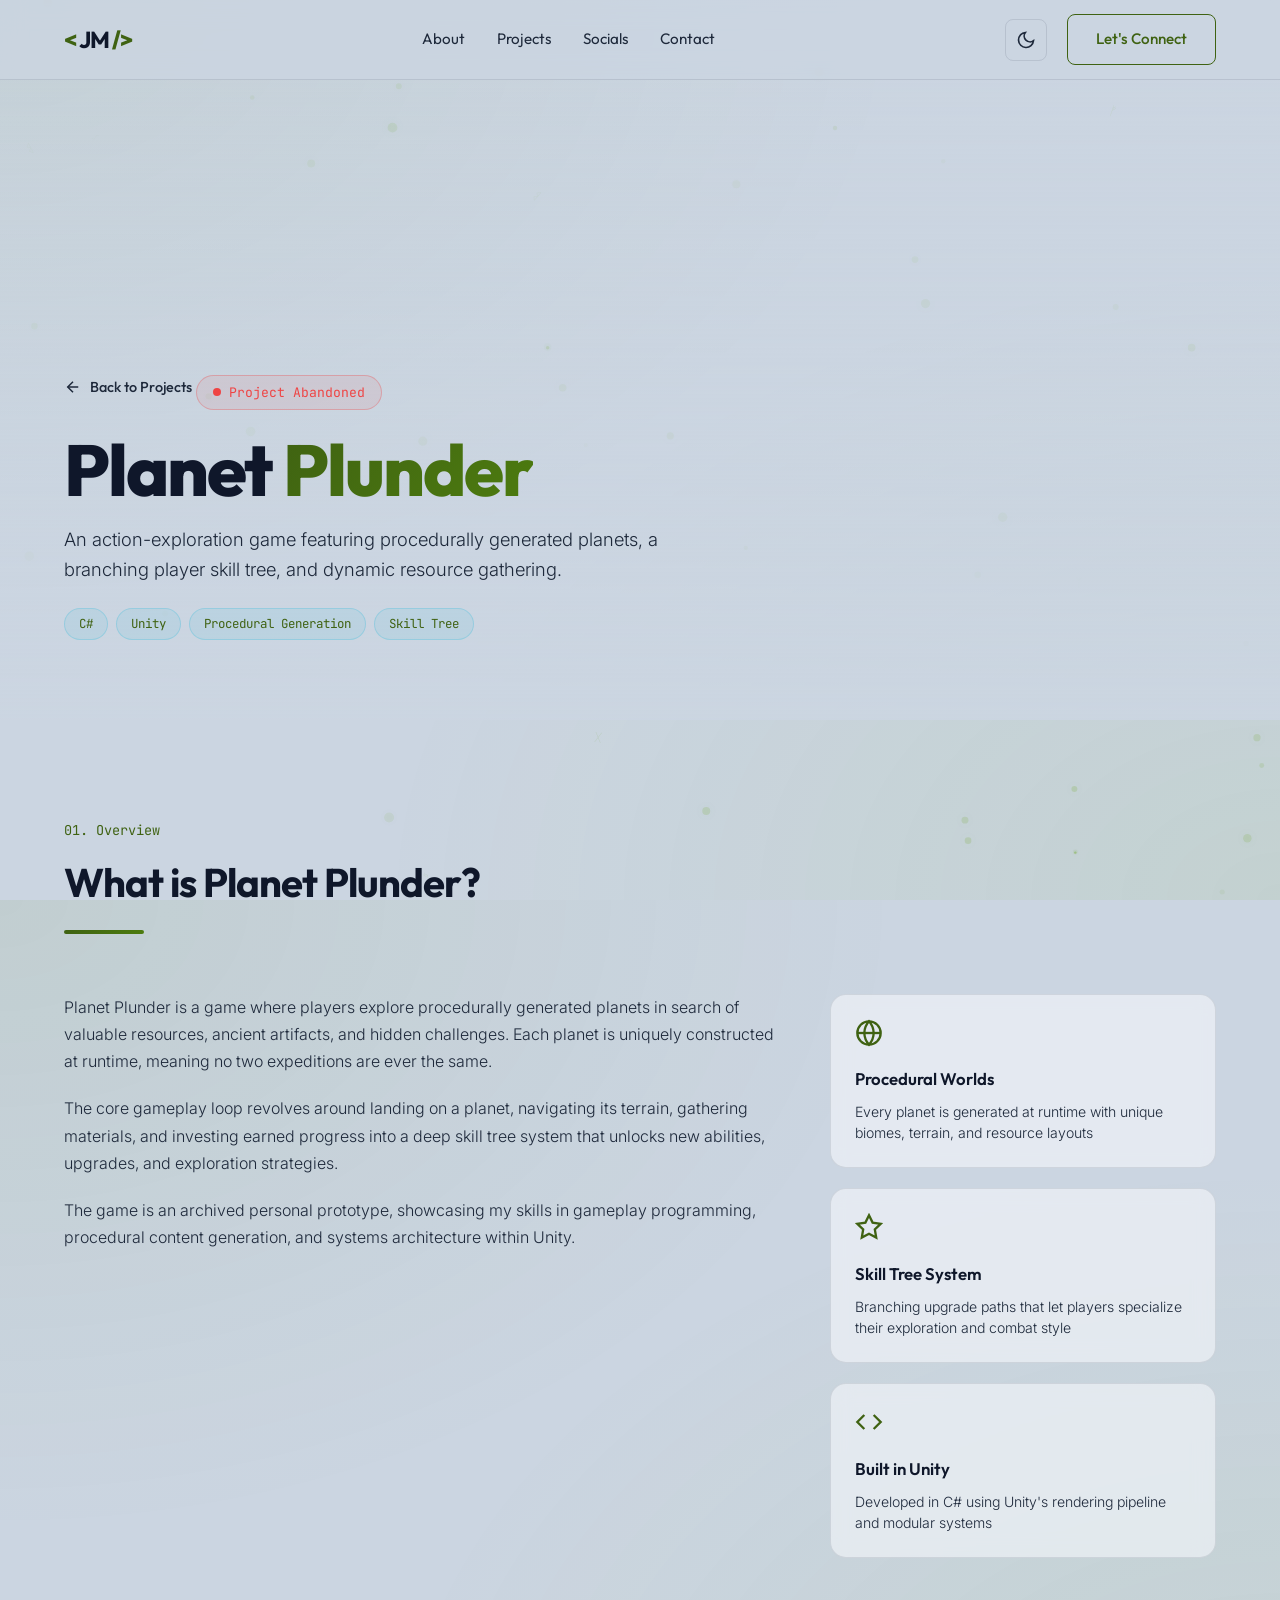
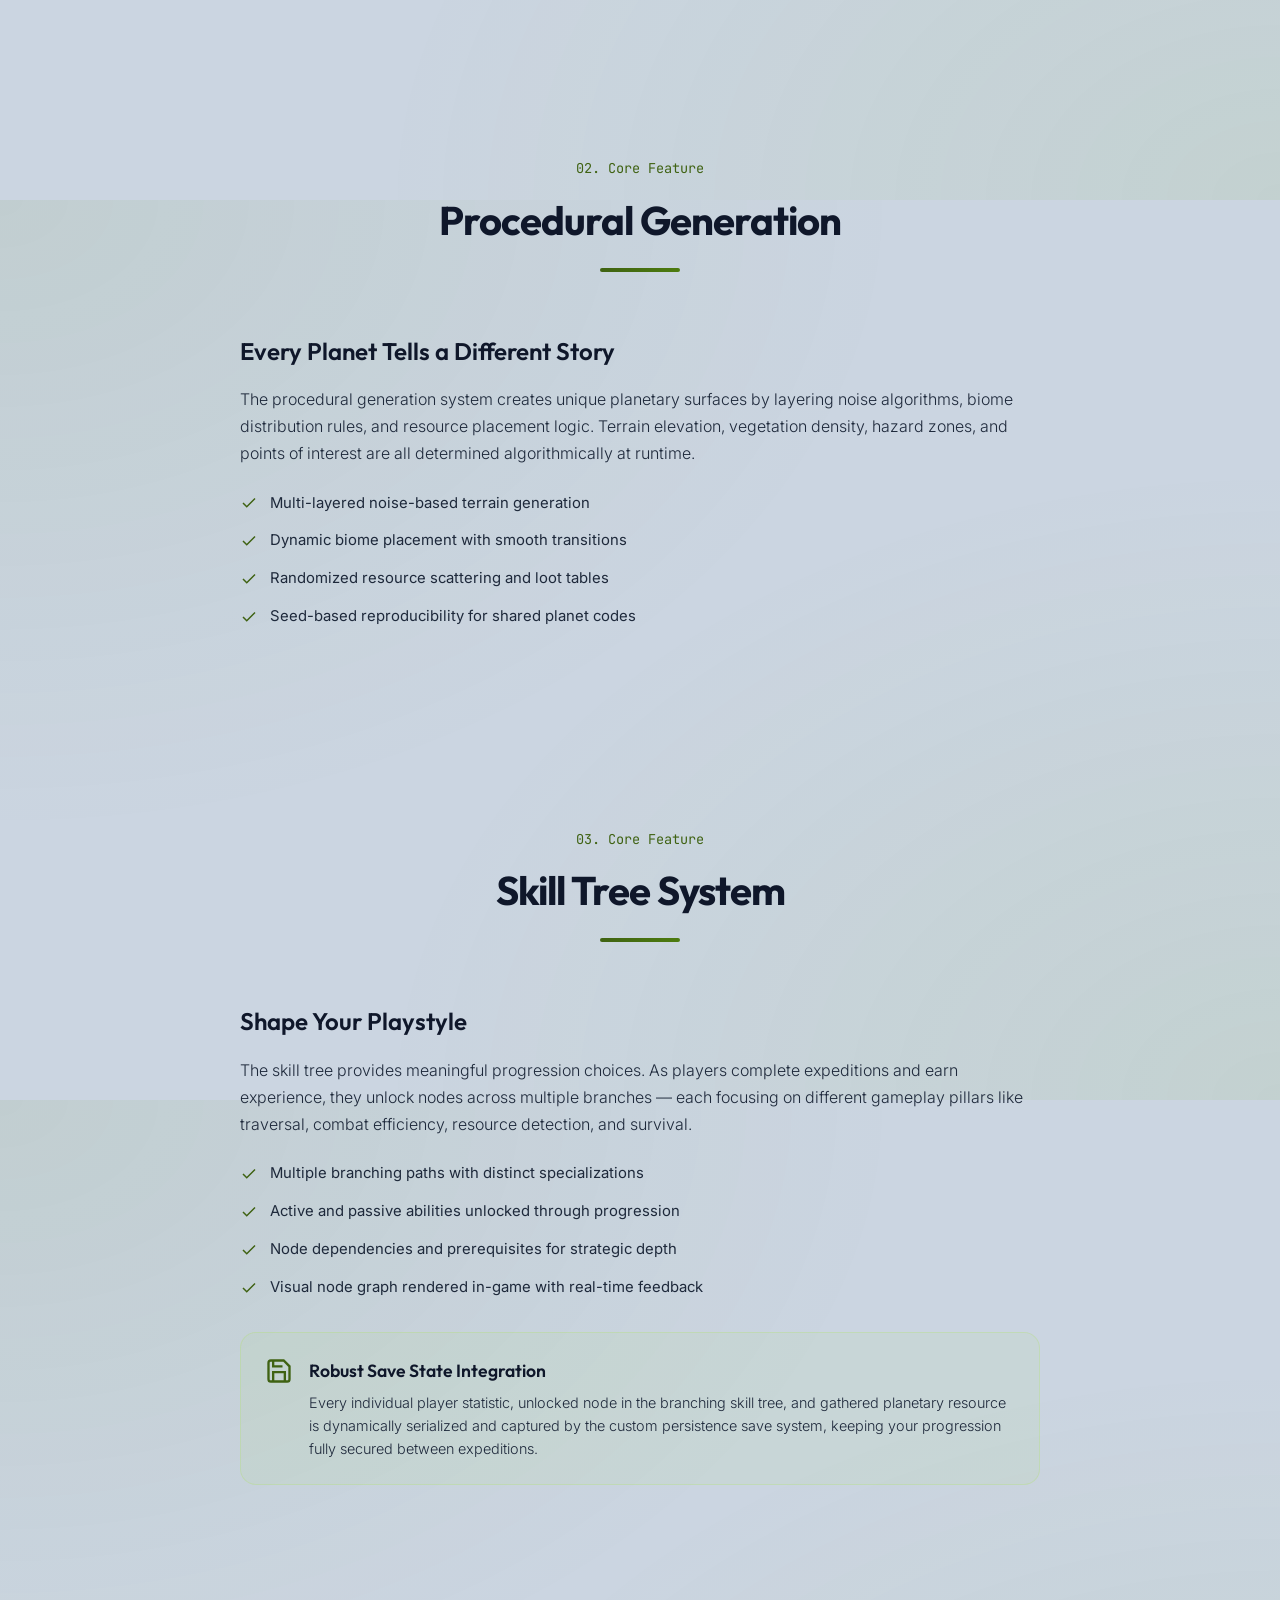
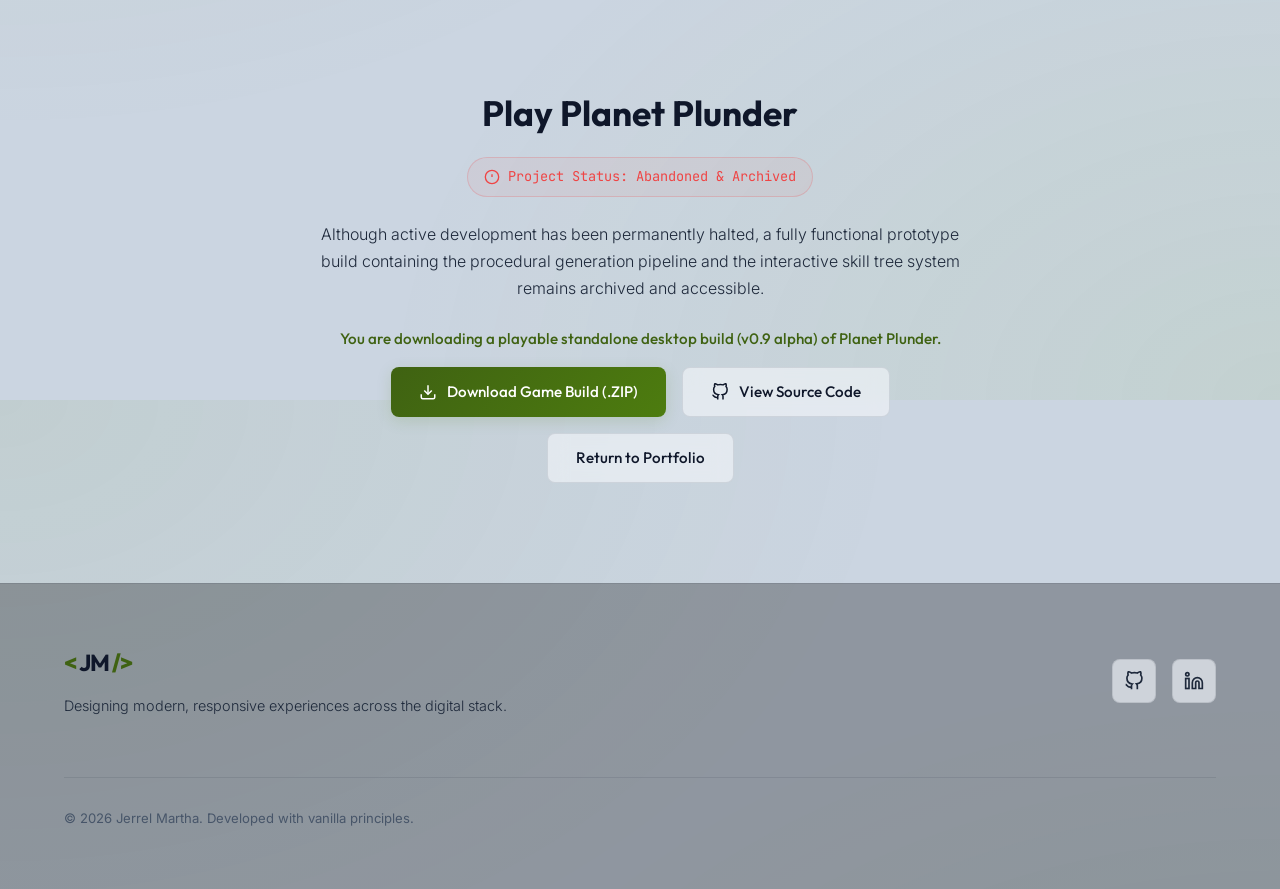
==== commit 1cf64efc: "Animations and new project page" ====
--- a/planet-plunder.html
+++ b/planet-plunder.html
@@ -23,6 +23,13 @@
     <link rel="stylesheet" href="planet-plunder.css">
 </head>
 <body>
+    <!-- Global Page Transition Overlay -->
+    <div class="page-transition-overlay" id="page-transition">
+        <div class="loader-logo">
+            <span class="logo-accent">&lt;</span>JM<span class="logo-accent"> /&gt;</span>
+        </div>
+        <div class="loader-progress"></div>
+    </div>
     <!-- Interactive Background Particles -->
     <div class="background-canvas-wrapper">
         <canvas id="particle-canvas"></canvas>
@@ -257,61 +264,6 @@
         </section>
 
 
-        <!-- Technical Details -->
-        <section class="pp-section scroll-reveal" id="pp-technical">
-            <div class="container">
-                <div class="section-header text-center">
-                    <span class="section-tag">05. Technical</span>
-                    <h2 class="section-title">Under the Hood</h2>
-                    <div class="section-bar center"></div>
-                </div>
-
-                <div class="pp-tech-grid">
-                    <div class="pp-tech-card">
-                        <div class="pp-tech-icon">
-                            <svg viewBox="0 0 24 24" fill="none" stroke="currentColor" stroke-width="2">
-                                <rect x="2" y="3" width="20" height="14" rx="2" ry="2"></rect>
-                                <line x1="8" y1="21" x2="16" y2="21"></line>
-                                <line x1="12" y1="17" x2="12" y2="21"></line>
-                            </svg>
-                        </div>
-                        <h4>Engine</h4>
-                        <p>Unity 2022+ with URP rendering pipeline</p>
-                    </div>
-                    <div class="pp-tech-card">
-                        <div class="pp-tech-icon">
-                            <svg viewBox="0 0 24 24" fill="none" stroke="currentColor" stroke-width="2">
-                                <polyline points="16 18 22 12 16 6"></polyline>
-                                <polyline points="8 6 2 12 8 18"></polyline>
-                            </svg>
-                        </div>
-                        <h4>Language</h4>
-                        <p>C# with custom ScriptableObject architectures</p>
-                    </div>
-                    <div class="pp-tech-card">
-                        <div class="pp-tech-icon">
-                            <svg viewBox="0 0 24 24" fill="none" stroke="currentColor" stroke-width="2">
-                                <polygon points="12 2 2 7 12 12 22 7 12 2"></polygon>
-                                <polyline points="2 17 12 22 22 17"></polyline>
-                                <polyline points="2 12 12 17 22 12"></polyline>
-                            </svg>
-                        </div>
-                        <h4>Patterns</h4>
-                        <p>State machines, observer pattern, object pooling</p>
-                    </div>
-                    <div class="pp-tech-card">
-                        <div class="pp-tech-icon">
-                            <svg viewBox="0 0 24 24" fill="none" stroke="currentColor" stroke-width="2">
-                                <circle cx="12" cy="12" r="3"></circle>
-                                <path d="M19.4 15a1.65 1.65 0 0 0 .33 1.82l.06.06a2 2 0 0 1 0 2.83 2 2 0 0 1-2.83 0l-.06-.06a1.65 1.65 0 0 0-1.82-.33 1.65 1.65 0 0 0-1 1.51V21a2 2 0 0 1-2 2 2 2 0 0 1-2-2v-.09A1.65 1.65 0 0 0 9 19.4a1.65 1.65 0 0 0-1.82.33l-.06.06a2 2 0 0 1-2.83 0 2 2 0 0 1 0-2.83l.06-.06A1.65 1.65 0 0 0 4.68 15a1.65 1.65 0 0 0-1.51-1H3a2 2 0 0 1-2-2 2 2 0 0 1 2-2h.09A1.65 1.65 0 0 0 4.6 9a1.65 1.65 0 0 0-.33-1.82l-.06-.06a2 2 0 0 1 0-2.83 2 2 0 0 1 2.83 0l.06.06A1.65 1.65 0 0 0 9 4.68a1.65 1.65 0 0 0 1-1.51V3a2 2 0 0 1 2-2 2 2 0 0 1 2 2v.09a1.65 1.65 0 0 0 1 1.51 1.65 1.65 0 0 0 1.82-.33l.06-.06a2 2 0 0 1 2.83 0 2 2 0 0 1 0 2.83l-.06.06a1.65 1.65 0 0 0-.33 1.82V9a1.65 1.65 0 0 0 1.51 1H21a2 2 0 0 1 2 2 2 2 0 0 1-2 2h-.09a1.65 1.65 0 0 0-1.51 1z"></path>
-                            </svg>
-                        </div>
-                        <h4>Configuration</h4>
-                        <p>Data-driven configs via JSON and ScriptableObjects</p>
-                    </div>
-                </div>
-            </div>
-        </section>
 
         <!-- CTA Section / Download Center -->
         <section class="pp-section pp-cta-section scroll-reveal" id="pp-download">
--- a/styles.css
+++ b/styles.css
@@ -763,10 +763,108 @@
 /* --------------------------------------------------------------------------
    09. Projects Grid & Dynamic Hover Effects
    -------------------------------------------------------------------------- */
-.projects-grid {
-    display: grid;
-    grid-template-columns: repeat(3, 1fr);
-    gap: 30px;
+.projects-slider-container {
+    position: relative;
+    max-width: 100%;
+    margin: 0 auto;
+    width: 100%;
+}
+
+.projects-slider-viewport {
+    width: 100%;
+    overflow: hidden;
+    position: relative;
+    padding: 30px 0;
+}
+
+.projects-slider-track {
+    display: flex;
+    gap: 5%;
+    transition: transform 0.6s cubic-bezier(0.25, 1, 0.5, 1);
+    width: 100%;
+}
+
+.projects-slider-track .project-card {
+    flex: 0 0 85%;
+    width: 85%;
+    box-sizing: border-box;
+    transform: scale(0.92);
+    opacity: 0.35;
+    transition: transform 0.6s cubic-bezier(0.25, 1, 0.5, 1), opacity 0.6s ease, border-color var(--transition-smooth), box-shadow var(--transition-smooth);
+    pointer-events: none;
+}
+
+.projects-slider-track .project-card.active {
+    transform: scale(1);
+    opacity: 1;
+    pointer-events: auto;
+}
+
+.slider-arrow {
+    position: absolute;
+    top: 50%;
+    transform: translateY(-50%);
+    display: flex;
+    align-items: center;
+    justify-content: center;
+    width: 48px;
+    height: 48px;
+    border-radius: var(--radius-full);
+    border: 1px solid var(--card-border);
+    background: rgba(15, 23, 42, 0.85);
+    backdrop-filter: blur(8px);
+    color: var(--text-primary);
+    cursor: pointer;
+    transition: all var(--transition-fast);
+    z-index: 15;
+}
+
+.slider-arrow.prev {
+    left: 20px;
+}
+
+.slider-arrow.next {
+    right: 20px;
+}
+
+.slider-arrow:hover:not(:disabled) {
+    border-color: var(--accent-primary);
+    background: var(--accent-gradient);
+    color: #ffffff;
+    box-shadow: 0 0 16px var(--accent-primary);
+    transform: translateY(-50%) scale(1.08);
+}
+
+.slider-arrow:disabled {
+    opacity: 0.15;
+    cursor: not-allowed;
+}
+
+.slider-arrow svg {
+    width: 24px;
+    height: 24px;
+}
+
+.slider-pagination {
+    display: flex;
+    justify-content: center;
+    gap: 8px;
+    margin-top: 24px;
+}
+
+.pagination-dot {
+    width: 8px;
+    height: 8px;
+    border-radius: var(--radius-full);
+    background: var(--card-border);
+    cursor: pointer;
+    transition: all var(--transition-fast);
+}
+
+.pagination-dot.active {
+    background: var(--accent-primary);
+    transform: scale(1.25);
+    box-shadow: 0 0 8px var(--accent-primary);
 }
 
 .project-card {
@@ -776,27 +874,30 @@
     border-radius: var(--radius-md);
     overflow: hidden;
     box-shadow: var(--card-glow);
-    transition: all var(--transition-smooth);
-    display: flex;
-    flex-direction: column;
+    display: flex;
+    flex-direction: row;
+    align-items: stretch;
+    height: 400px;
+    cursor: pointer;
 }
 
 .project-card:hover {
-    transform: translateY(-5px);
-    border-color: rgba(6, 182, 212, 0.25);
-    box-shadow: 0 12px 40px rgba(0,0,0,0.4);
+    border-color: rgba(6, 182, 212, 0.35);
+    box-shadow: 0 16px 48px rgba(0,0,0,0.45);
 }
 
 /* Project Visual Media & Gradients */
 .project-card-image-placeholder,
 .project-card-media {
-    height: 200px;
+    width: 55%;
+    height: 100%;
     position: relative;
     display: flex;
     align-items: center;
     justify-content: center;
     overflow: hidden;
     background: #09090f;
+    flex-shrink: 0;
 }
 
 .project-video {
@@ -864,10 +965,13 @@
 }
 
 .project-card-content {
-    padding: 24px;
+    padding: 32px;
     display: flex;
     flex-direction: column;
+    justify-content: center;
     flex-grow: 1;
+    width: 45%;
+    box-sizing: border-box;
 }
 
 .project-tags {
@@ -915,6 +1019,38 @@
 
 .project-text-link:hover {
     color: var(--accent-secondary);
+}
+
+@media (max-width: 950px) {
+    .project-card {
+        flex-direction: column;
+        height: auto;
+    }
+    .project-card-media {
+        width: 100%;
+        height: 240px;
+    }
+    .project-card-content {
+        width: 100%;
+        padding: 30px;
+    }
+    .projects-slider-track .project-card {
+        flex: 0 0 90%;
+        width: 90%;
+    }
+}
+
+@media (max-width: 650px) {
+    .slider-arrow.prev {
+        left: 8px;
+    }
+    .slider-arrow.next {
+        right: 8px;
+    }
+    .projects-slider-track .project-card {
+        flex: 0 0 94%;
+        width: 94%;
+    }
 }
 
 /* --------------------------------------------------------------------------
@@ -1365,3 +1501,83 @@
         padding: 24px;
     }
 }
+
+/* ==========================================================================
+   PAGE TRANSITION OVERLAY
+   ========================================================================== */
+.page-transition-overlay {
+    position: fixed;
+    top: 0;
+    left: 0;
+    width: 100%;
+    height: 100%;
+    background-color: #050508;
+    z-index: 9999;
+    display: flex;
+    flex-direction: column;
+    align-items: center;
+    justify-content: center;
+    transition: opacity 0.5s ease, visibility 0.5s ease;
+    opacity: 1;
+    visibility: visible;
+}
+
+html[data-theme="light"] .page-transition-overlay {
+    background-color: #cbd5e1;
+}
+
+.page-transition-overlay.hidden {
+    opacity: 0;
+    visibility: hidden;
+    pointer-events: none;
+}
+
+.loader-logo {
+    font-family: 'Outfit', sans-serif;
+    font-weight: 800;
+    font-size: 2.5rem;
+    color: var(--text-primary);
+    letter-spacing: -1px;
+    margin-bottom: 20px;
+    animation: logo-pulse 1.5s infinite alternate ease-in-out;
+}
+
+.loader-logo .logo-accent {
+    color: var(--accent-primary);
+}
+
+@keyframes logo-pulse {
+    0% { transform: scale(1); filter: drop-shadow(0 0 5px var(--accent-glow)); }
+    100% { transform: scale(1.05); filter: drop-shadow(0 0 20px var(--accent-glow)); }
+}
+
+.loader-progress {
+    width: 120px;
+    height: 4px;
+    background: rgba(255, 255, 255, 0.1);
+    border-radius: 4px;
+    overflow: hidden;
+    position: relative;
+}
+
+html[data-theme="light"] .loader-progress {
+    background: rgba(0, 0, 0, 0.1);
+}
+
+.loader-progress::after {
+    content: '';
+    position: absolute;
+    top: 0;
+    left: 0;
+    height: 100%;
+    width: 40%;
+    background: var(--accent-primary);
+    border-radius: 4px;
+    animation: loader-slide 1s infinite ease-in-out;
+}
+
+@keyframes loader-slide {
+    0% { left: -40%; }
+    100% { left: 100%; }
+}
+
